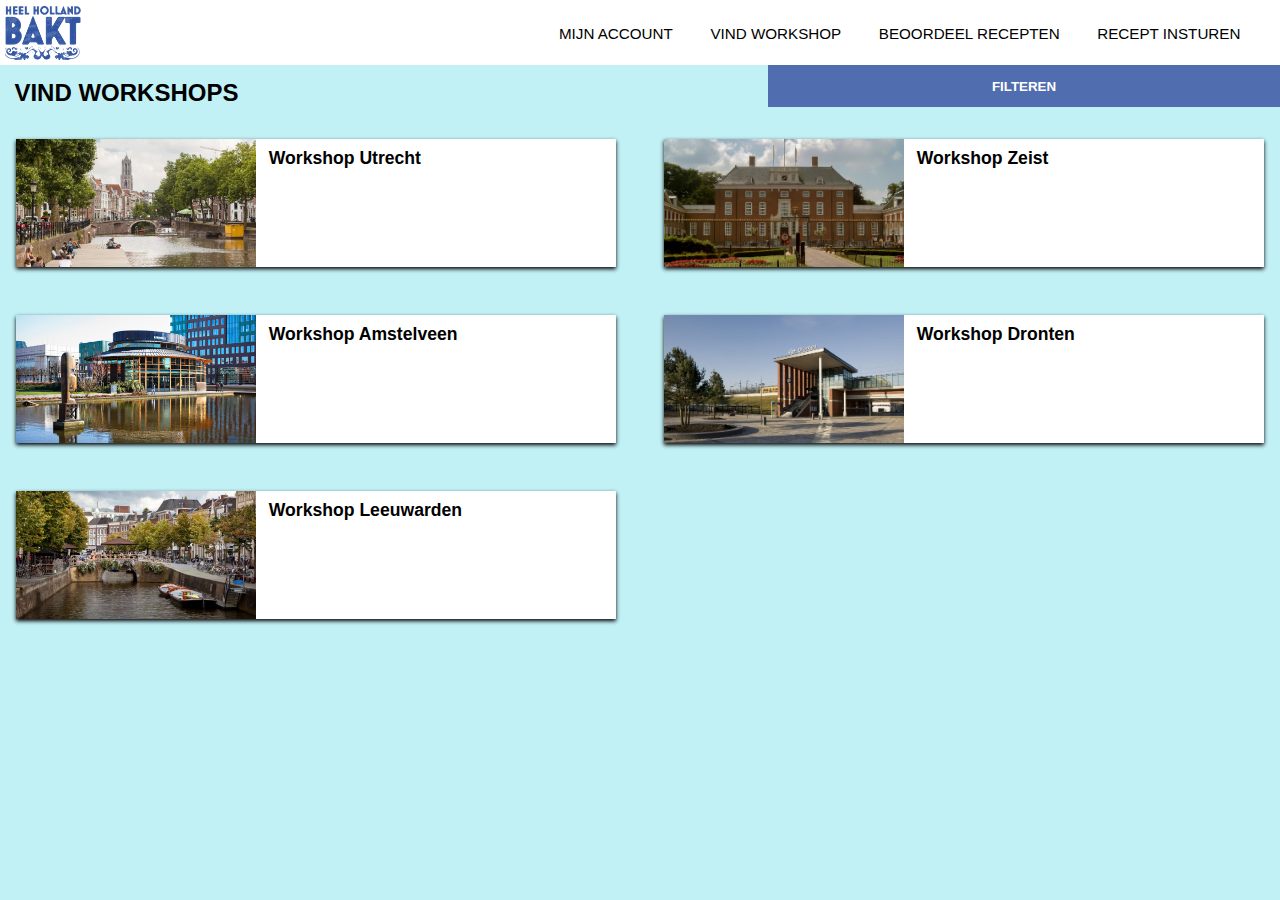
==== html/vindworkshops.html @ 3abf04c3 "Initial commit" ====
<!DOCTYPE html>
<html lang="nl">

<head>
    <meta charset="UTF-8">
    <meta name="viewport" content="width=device-width, initial-scale=1">
    <title>Home</title>
    <link rel="stylesheet" href="../css/stylesheet.css">
</head>

<body>
    <header>
        <nav>
            <a href="index.html"><img src="../images/hbo%20logo.png" alt="Heel Holland Bakt Logo" id="logo"></a>
            <ul>
                <li>
                    <a href="#">
                        <p>Mijn Account</p><img src="../images/Mijn%20account%20icon.png" alt="Mijn Account Icon"></a>
                </li>
                <li>
                    <a href="vindworkshops.html">
                        <p>Vind workshop</p><img src="../images/Vind%20workshops%20icon.png"  alt="Vind Workshops Icon"></a>
                </li>
                <li>
                    <a href="#">
                        <p>Beoordeel recepten</p><img src="../images/Beoordeel%20recepten%20icon.png" alt="Beoordeel recepten icon"></a>
                </li>
                <li>
                    <a href="#">
                        <p>Recept insturen</p><img src="../images/Recepten%20insturen%20icon.png" alt="Recept insturen icon"></a>
                </li>
                <!-- hier een button van maken -->
                <li><img src="../images/floating%20button.png" alt="Floating button"></li>
            </ul>
        </nav>
    </header>
    <main>
        <h1>Vind workshops</h1>
        <button>Filteren</button>
        <aside>
            <!-- Control buttons -->
        <div id="myBtnContainer">
          <button class="btn active" onclick="filterSelection('all')"> Show all</button>
          <button class="btn" onclick="filterSelection('cars')"> Cars</button>
          <button class="btn" onclick="filterSelection('animals')"> Animals</button>
          <button class="btn" onclick="filterSelection('fruits')"> Fruits</button>
          <button class="btn" onclick="filterSelection('colors')"> Colors</button>
        </div>
        </aside>

        <a href="#">
        <article>
            <img src="../images/workshop-utrecht.jpg" alt="Workshop Utrecht">
            <header>
                <h1>Workshop Utrecht</h1>
                <!--
                img of p capaciteit
                img icons
                h2 (prijs)
                p of h3 (datum)
                -->
            </header>
        </article>
        </a>
        <a href="#">
        <article>
            <img src="../images/workshop-zeist.jpg" alt="Workshop Zeist">
            <header>
                <h1>Workshop Zeist</h1>
            </header>
        </article>
        </a>
        <a href="#">
        <article>
            <img src="../images/workshop-amstelveen.jpg" alt="Workshop Amstelveen">
            <header>
                <h1>Workshop Amstelveen</h1>
            </header>
        </article>
        </a>
        <a href="#">
        <article>
            <img src="../images/workshop-dronten.jpg" alt="Workshop Dronten">
            <header>
                <h1>Workshop Dronten</h1>
            </header>
        </article>
        </a>
        <a href="#">
        <article>
            <img src="../images/workshop-leeuwarden.jpeg" alt="Workshop Leeuwarden">
            <header>
                <h1>Workshop Leeuwarden</h1>
            </header>
        </article>
        </a>
    </main>
    <script src="../js/script.js"></script>
</body>

</html>
---- css/stylesheet.css ----
/************* ALGEMEEN *************/

* {
    box-sizing: border-box;
    margin: 0;
    padding: 0;
}

body {
    background-color: #C1F0F5;
}

a {
    text-decoration: none;
    color: black;
}



/************* HEADER ***************/

body > header {
    background-color: white;
}

#logo {
    width: 12%;
    max-height: 55px;
    max-width: 76.3px;
    display: inline;
    padding: 0;
    margin-left: 0.3em;
    margin-top: 0.3em;
    margin-bottom: 0.1em;
    margin-right: 0.3em;
}

nav ul {
    text-align: right;
    padding: 0;
    margin: 0;
    margin-right: 0.7em;
    position: fixed;
    bottom: 0;
    right: 0;
    z-index: +1;
}

nav li {
    list-style-type: none;
}

li a {
    color: white;
    text-transform: uppercase;
    font-size: 1em;
    font-family: "Myriad Pro", sans-serif;
    margin-bottom: 0.4em;
    text-decoration: none;
    display: flex;
    justify-content: flex-end;
    /* opacity: 0; */
}

li img {
    width: 60px;
    display: inline;
}

li p {
    display: inline;
    padding-left: 0.5em;
    padding-right: 0.5em;
    padding-top: 20px;
}

li:last-child img {
    width: 80px;
    margin-right: -0.5em;
}

li a.open {
    opacity: 1;
}

li:last-child img.active {
    transform: rotate(45deg);
}


/******** MAIN SECTIONS ********/

section {
    position: relative;
    margin-bottom: -0.1em;
    margin: 1em;
}

section img {
    object-fit: cover;
    width: 100%;
    height: 11em;
    margin-bottom: -6px;
}


section header {
    color: white;
    font-family: "Myriad Pro", sans-serif;
    text-transform: uppercase;
    font-size: 1.1em;
    font-weight: bold;
    text-shadow: 0px 1px 6px black;
    position: absolute;
    top: 0;
    left: 0;
    margin: 1em;
}

section header h1 {
    margin: 0;
    padding: 0;
}

section p {
    margin-top: 1.5em;
}

/******** MAIN ARTICLES ********/

main > h1 {
    font-family: "Myriad Pro", sans-serif;
    font-weight: bold;
    text-transform: uppercase;
    font-size: 1.5em;
    margin-left: 0.6em;
    margin-top: 0.6em;
    display: inline-block;
}

article {
    background-color: white;
    margin: 1em;
    box-shadow: 0px 2px 4px black;
}

article img {
    object-fit: cover;
    width: 40%;
    height: 8em;
    display: inline-block;
    vertical-align: top;
}

article header {
    display: inline-block;
    font-family: "Myriad Pro", sans-serif;
    font-weight: bold;
}

article h1 {
    font-size: 1.1em;
    margin: 0.5em;
    text-transform: none;
}

/******** FILTER BUTTONS ********/

main > button {
    background-color: #506DAF;
    color: white;
    border: none;
    padding-right: 1.5em;
    padding-left: 1.5em;
    padding-top: 0.5em;
    padding-bottom: 0.5em;
    font-family: "Myriad Pro", sans-serif;
    font-weight: bold;
    text-transform: uppercase;
    
    /* nog niet responsive/optimaal */
    display: inline-block;
    margin-left: 9em;
    margin-right: em;
}

/* voor nu! */

aside {
    display: none;
}

/******** RESPONSIVE ********/

@media screen and (min-width: 600px) {
    /******* MENU *******/
    header {
        height: 65px;
    }

    nav ul {
        flex-direction: row;
        position: inherit;
        display: flex;
        justify-content: flex-end;
    }

    nav li {
        margin-right: 0.4em;
    }

    #logo {
        float: left;
    }

    li a {
        opacity: 1;
        color: black;
        padding: 0.5em;
        margin-top: 17px;
        margin-bottom: 17px;
    }

    li a:hover {
        color: white;
        background-color: #4369a4;
    }

    li img {
        display: none;
    }

    li p {
        text-align: center;
        padding-top: 0;
        font-size: 1.9vw;
    }

    li:last-child img {
        display: none;
    }

    /******* SECTIONS *******/
    section {
        margin-bottom: -0.1em;
    }

    section:last-child {
        margin-bottom: 1em;
    }

    section img {
        height: 12em;
    }

    main a {
        font-size: 1em;
    }
}


@media screen and (min-width: 800px) {
    /******* MENU *******/
    li p {
        font-size: 15.2px;
    }

    /******* SECTIONS *******/
    main {
        display: grid;
        grid-template-columns: 1fr 1fr;
        grid-gap: 1em;
    }

    section {
        margin-left: 0;
        margin-top: 0;
        margin-right: 0;
        margin-bottom: -0.1em;
    }

    section:last-child {
        margin-bottom: 0;
    }

    section img {
        height: 20em;
        max-height: 100vh;
    }

    header {
        font-size: 1em;
    }

}
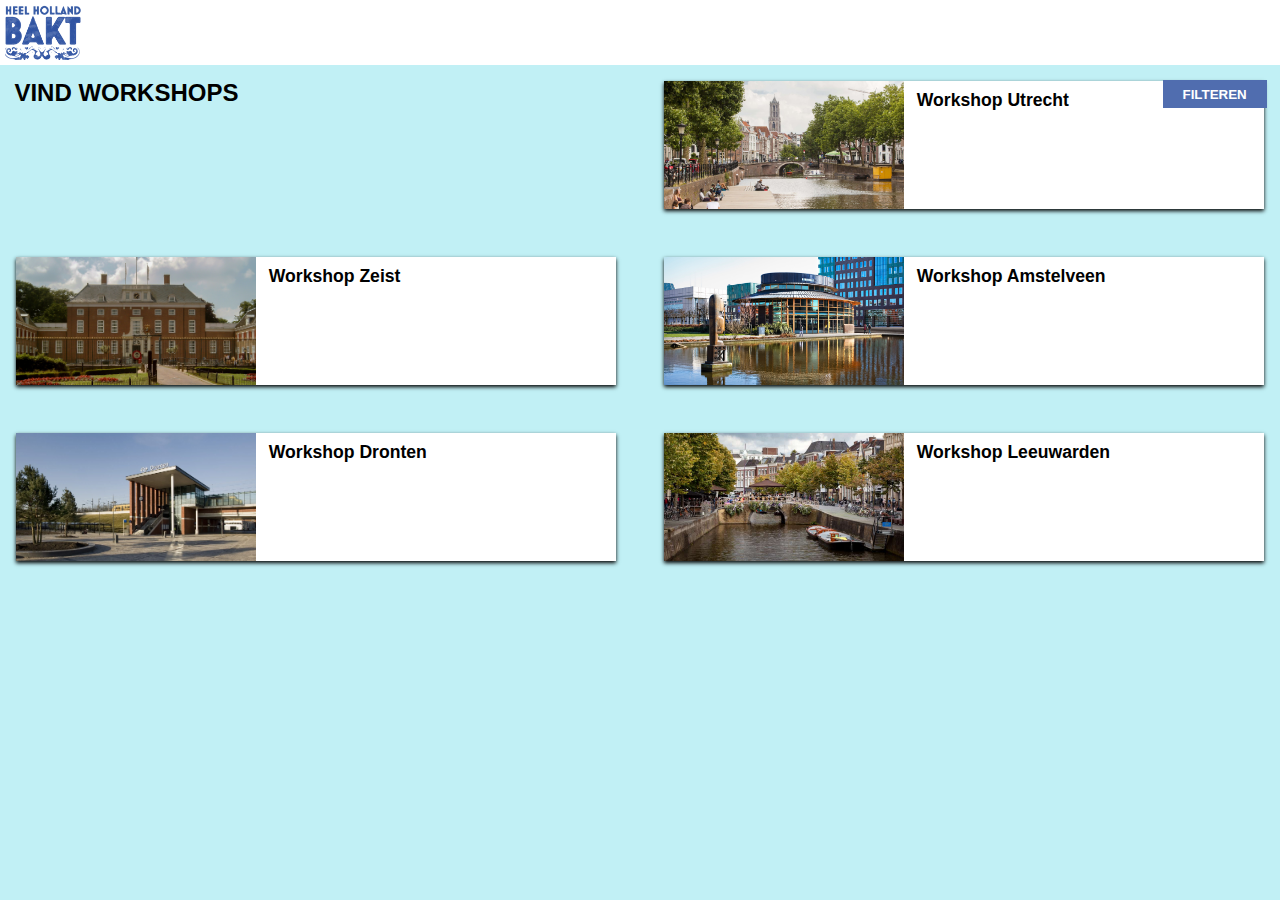
==== commit ed1567d7: "Add files via upload" ====
--- a/html/vindworkshops.html
+++ b/html/vindworkshops.html
@@ -1,101 +1,102 @@
-<!DOCTYPE html>
-<html lang="nl">
-
-<head>
-    <meta charset="UTF-8">
-    <meta name="viewport" content="width=device-width, initial-scale=1">
-    <title>Home</title>
-    <link rel="stylesheet" href="../css/stylesheet.css">
-</head>
-
-<body>
-    <header>
-        <nav>
-            <a href="index.html"><img src="../images/hbo%20logo.png" alt="Heel Holland Bakt Logo" id="logo"></a>
-            <ul>
-                <li>
-                    <a href="#">
-                        <p>Mijn Account</p><img src="../images/Mijn%20account%20icon.png" alt="Mijn Account Icon"></a>
-                </li>
-                <li>
-                    <a href="vindworkshops.html">
-                        <p>Vind workshop</p><img src="../images/Vind%20workshops%20icon.png"  alt="Vind Workshops Icon"></a>
-                </li>
-                <li>
-                    <a href="#">
-                        <p>Beoordeel recepten</p><img src="../images/Beoordeel%20recepten%20icon.png" alt="Beoordeel recepten icon"></a>
-                </li>
-                <li>
-                    <a href="#">
-                        <p>Recept insturen</p><img src="../images/Recepten%20insturen%20icon.png" alt="Recept insturen icon"></a>
-                </li>
-                <!-- hier een button van maken -->
-                <li><img src="../images/floating%20button.png" alt="Floating button"></li>
-            </ul>
-        </nav>
-    </header>
-    <main>
-        <h1>Vind workshops</h1>
-        <button>Filteren</button>
-        <aside>
-            <!-- Control buttons -->
-        <div id="myBtnContainer">
-          <button class="btn active" onclick="filterSelection('all')"> Show all</button>
-          <button class="btn" onclick="filterSelection('cars')"> Cars</button>
-          <button class="btn" onclick="filterSelection('animals')"> Animals</button>
-          <button class="btn" onclick="filterSelection('fruits')"> Fruits</button>
-          <button class="btn" onclick="filterSelection('colors')"> Colors</button>
-        </div>
-        </aside>
-
-        <a href="#">
-        <article>
-            <img src="../images/workshop-utrecht.jpg" alt="Workshop Utrecht">
-            <header>
-                <h1>Workshop Utrecht</h1>
-                <!--
-                img of p capaciteit
-                img icons
-                h2 (prijs)
-                p of h3 (datum)
-                -->
-            </header>
-        </article>
-        </a>
-        <a href="#">
-        <article>
-            <img src="../images/workshop-zeist.jpg" alt="Workshop Zeist">
-            <header>
-                <h1>Workshop Zeist</h1>
-            </header>
-        </article>
-        </a>
-        <a href="#">
-        <article>
-            <img src="../images/workshop-amstelveen.jpg" alt="Workshop Amstelveen">
-            <header>
-                <h1>Workshop Amstelveen</h1>
-            </header>
-        </article>
-        </a>
-        <a href="#">
-        <article>
-            <img src="../images/workshop-dronten.jpg" alt="Workshop Dronten">
-            <header>
-                <h1>Workshop Dronten</h1>
-            </header>
-        </article>
-        </a>
-        <a href="#">
-        <article>
-            <img src="../images/workshop-leeuwarden.jpeg" alt="Workshop Leeuwarden">
-            <header>
-                <h1>Workshop Leeuwarden</h1>
-            </header>
-        </article>
-        </a>
-    </main>
-    <script src="../js/script.js"></script>
-</body>
-
-</html>
+<!DOCTYPE html>
+<html lang="nl">
+
+<head>
+    <meta charset="UTF-8">
+    <meta name="viewport" content="width=device-width, initial-scale=1">
+    <title>Home</title>
+    <link rel="stylesheet" href="../css/stylesheet.css">
+</head>
+
+<body>
+    <header>
+        <nav>
+            <a href="index.html"><img src="../images/hbo%20logo.png" alt="Heel Holland Bakt Logo" id="logo"></a>
+            <div class="overlay">
+            <ul>
+                <li>
+                    <a href="#">
+                        <p>Mijn Account</p><img src="../images/Mijn%20account%20icon.png" alt="Mijn Account Icon"></a>
+                </li>
+                <li>
+                    <a href="vindworkshops.html">
+                        <p>Vind workshop</p><img src="../images/Vind%20workshops%20icon.png"  alt="Vind Workshops Icon"></a>
+                </li>
+                <li>
+                    <a href="#">
+                        <p>Beoordeel recepten</p><img src="../images/Beoordeel%20recepten%20icon.png" alt="Beoordeel recepten icon"></a>
+                </li>
+                <li>
+                    <a href="#">
+                        <p>Recept insturen</p><img src="../images/Recepten%20insturen%20icon.png" alt="Recept insturen icon"></a>
+                </li>
+            </ul>
+            </div>
+        </nav>
+        <button><img src="../images/floating%20button.png" alt="Floating button"></button>
+    </header>
+    <main>
+        <h1>Vind workshops</h1>
+        <button>Filteren</button>
+        <aside>
+            <!-- Control buttons -->
+        <div id="myBtnContainer">
+          <button class="btn active" onclick="filterSelection('all')"> Show all</button>
+          <button class="btn" onclick="filterSelection('cars')"> Cars</button>
+          <button class="btn" onclick="filterSelection('animals')"> Animals</button>
+          <button class="btn" onclick="filterSelection('fruits')"> Fruits</button>
+          <button class="btn" onclick="filterSelection('colors')"> Colors</button>
+        </div>
+        </aside>
+
+        <a href="#">
+        <article>
+            <img src="../images/workshop-utrecht.jpg" alt="Workshop Utrecht">
+            <header>
+                <h1>Workshop Utrecht</h1>
+                <!--
+                img of p capaciteit
+                img icons
+                h2 (prijs)
+                p of h3 (datum)
+                -->
+            </header>
+        </article>
+        </a>
+        <a href="#">
+        <article>
+            <img src="../images/workshop-zeist.jpg" alt="Workshop Zeist">
+            <header>
+                <h1>Workshop Zeist</h1>
+            </header>
+        </article>
+        </a>
+        <a href="#">
+        <article>
+            <img src="../images/workshop-amstelveen.jpg" alt="Workshop Amstelveen">
+            <header>
+                <h1>Workshop Amstelveen</h1>
+            </header>
+        </article>
+        </a>
+        <a href="#">
+        <article>
+            <img src="../images/workshop-dronten.jpg" alt="Workshop Dronten">
+            <header>
+                <h1>Workshop Dronten</h1>
+            </header>
+        </article>
+        </a>
+        <a href="#">
+        <article>
+            <img src="../images/workshop-leeuwarden.jpeg" alt="Workshop Leeuwarden">
+            <header>
+                <h1>Workshop Leeuwarden</h1>
+            </header>
+        </article>
+        </a>
+    </main>
+    <script src="../js/script.js"></script>
+</body>
+
+</html>
--- a/css/stylesheet.css
+++ b/css/stylesheet.css
@@ -1,295 +1,342 @@
-/************* ALGEMEEN *************/
-
-* {
-    box-sizing: border-box;
-    margin: 0;
-    padding: 0;
-}
-
-body {
-    background-color: #C1F0F5;
-}
-
-a {
-    text-decoration: none;
-    color: black;
-}
-
-
-
-/************* HEADER ***************/
-
-body > header {
-    background-color: white;
-}
-
-#logo {
-    width: 12%;
-    max-height: 55px;
-    max-width: 76.3px;
-    display: inline;
-    padding: 0;
-    margin-left: 0.3em;
-    margin-top: 0.3em;
-    margin-bottom: 0.1em;
-    margin-right: 0.3em;
-}
-
-nav ul {
-    text-align: right;
-    padding: 0;
-    margin: 0;
-    margin-right: 0.7em;
-    position: fixed;
-    bottom: 0;
-    right: 0;
-    z-index: +1;
-}
-
-nav li {
-    list-style-type: none;
-}
-
-li a {
-    color: white;
-    text-transform: uppercase;
-    font-size: 1em;
-    font-family: "Myriad Pro", sans-serif;
-    margin-bottom: 0.4em;
-    text-decoration: none;
-    display: flex;
-    justify-content: flex-end;
-    /* opacity: 0; */
-}
-
-li img {
-    width: 60px;
-    display: inline;
-}
-
-li p {
-    display: inline;
-    padding-left: 0.5em;
-    padding-right: 0.5em;
-    padding-top: 20px;
-}
-
-li:last-child img {
-    width: 80px;
-    margin-right: -0.5em;
-}
-
-li a.open {
-    opacity: 1;
-}
-
-li:last-child img.active {
-    transform: rotate(45deg);
-}
-
-
-/******** MAIN SECTIONS ********/
-
-section {
-    position: relative;
-    margin-bottom: -0.1em;
-    margin: 1em;
-}
-
-section img {
-    object-fit: cover;
-    width: 100%;
-    height: 11em;
-    margin-bottom: -6px;
-}
-
-
-section header {
-    color: white;
-    font-family: "Myriad Pro", sans-serif;
-    text-transform: uppercase;
-    font-size: 1.1em;
-    font-weight: bold;
-    text-shadow: 0px 1px 6px black;
-    position: absolute;
-    top: 0;
-    left: 0;
-    margin: 1em;
-}
-
-section header h1 {
-    margin: 0;
-    padding: 0;
-}
-
-section p {
-    margin-top: 1.5em;
-}
-
-/******** MAIN ARTICLES ********/
-
-main > h1 {
-    font-family: "Myriad Pro", sans-serif;
-    font-weight: bold;
-    text-transform: uppercase;
-    font-size: 1.5em;
-    margin-left: 0.6em;
-    margin-top: 0.6em;
-    display: inline-block;
-}
-
-article {
-    background-color: white;
-    margin: 1em;
-    box-shadow: 0px 2px 4px black;
-}
-
-article img {
-    object-fit: cover;
-    width: 40%;
-    height: 8em;
-    display: inline-block;
-    vertical-align: top;
-}
-
-article header {
-    display: inline-block;
-    font-family: "Myriad Pro", sans-serif;
-    font-weight: bold;
-}
-
-article h1 {
-    font-size: 1.1em;
-    margin: 0.5em;
-    text-transform: none;
-}
-
-/******** FILTER BUTTONS ********/
-
-main > button {
-    background-color: #506DAF;
-    color: white;
-    border: none;
-    padding-right: 1.5em;
-    padding-left: 1.5em;
-    padding-top: 0.5em;
-    padding-bottom: 0.5em;
-    font-family: "Myriad Pro", sans-serif;
-    font-weight: bold;
-    text-transform: uppercase;
-    
-    /* nog niet responsive/optimaal */
-    display: inline-block;
-    margin-left: 9em;
-    margin-right: em;
-}
-
-/* voor nu! */
-
-aside {
-    display: none;
-}
-
-/******** RESPONSIVE ********/
-
-@media screen and (min-width: 600px) {
-    /******* MENU *******/
-    header {
-        height: 65px;
-    }
-
-    nav ul {
-        flex-direction: row;
-        position: inherit;
-        display: flex;
-        justify-content: flex-end;
-    }
-
-    nav li {
-        margin-right: 0.4em;
-    }
-
-    #logo {
-        float: left;
-    }
-
-    li a {
-        opacity: 1;
-        color: black;
-        padding: 0.5em;
-        margin-top: 17px;
-        margin-bottom: 17px;
-    }
-
-    li a:hover {
-        color: white;
-        background-color: #4369a4;
-    }
-
-    li img {
-        display: none;
-    }
-
-    li p {
-        text-align: center;
-        padding-top: 0;
-        font-size: 1.9vw;
-    }
-
-    li:last-child img {
-        display: none;
-    }
-
-    /******* SECTIONS *******/
-    section {
-        margin-bottom: -0.1em;
-    }
-
-    section:last-child {
-        margin-bottom: 1em;
-    }
-
-    section img {
-        height: 12em;
-    }
-
-    main a {
-        font-size: 1em;
-    }
-}
-
-
-@media screen and (min-width: 800px) {
-    /******* MENU *******/
-    li p {
-        font-size: 15.2px;
-    }
-
-    /******* SECTIONS *******/
-    main {
-        display: grid;
-        grid-template-columns: 1fr 1fr;
-        grid-gap: 1em;
-    }
-
-    section {
-        margin-left: 0;
-        margin-top: 0;
-        margin-right: 0;
-        margin-bottom: -0.1em;
-    }
-
-    section:last-child {
-        margin-bottom: 0;
-    }
-
-    section img {
-        height: 20em;
-        max-height: 100vh;
-    }
-
-    header {
-        font-size: 1em;
-    }
-
-}
+/************* ALGEMEEN *************/
+
+* {
+    box-sizing: border-box;
+    margin: 0;
+    padding: 0;
+}
+
+
+body {
+    
+    background-color: #C1F0F5;
+}
+
+a {
+    text-decoration: none;
+    color: black;
+}
+
+/************* HEADER ***************/
+
+body > header {
+    background-color: white;
+}
+
+header #logo {
+    width: 12%;
+    max-height: 55px;
+    max-width: 76.3px;
+    display: inline;
+    padding: 0;
+    margin-left: 0.3em;
+    margin-top: 0.3em;
+    margin-bottom: 0.1em;
+    margin-right: 0.3em;
+}
+
+.overlay {
+    transition: all .5s;
+    position: absolute;
+    left: 0;
+    top: 0;
+    background-color: rgba(0,0,0,0.5);
+    width: 100%;
+    height: 100%;
+    z-index: 100;
+    opacity: 0;
+    visibility: hidden;
+}
+
+header nav ul {
+    opacity: 0;
+    text-align: right;
+    padding: 0;
+    margin: 0;
+    margin-right: 0.7em;
+    position: fixed;
+    bottom: -5em;
+    right: 0;
+    z-index: +1;
+    transition: all 0.5s;
+}
+
+header nav li {
+    list-style-type: none;
+}
+
+header li a {
+    color: white;
+    text-transform: uppercase;
+    font-size: 1em;
+    font-family: "Myriad Pro", sans-serif;
+    margin-bottom: 0.4em;
+    text-decoration: none;
+    display: flex;
+    justify-content: flex-end;
+}
+
+header li img {
+    width: 60px;
+    display: inline;
+}
+
+header li p {
+    display: inline;
+    padding-left: 0.5em;
+    padding-right: 0.5em;
+    padding-top: 20px;
+}
+
+header button {
+    text-align: right;
+    position: fixed;
+    bottom: 0;
+    right: 0;
+    z-index: 101;
+    width: 80px;
+    height: 80px;
+    background: none;
+    border: none;
+}
+
+header button img {
+    transition: all .5s;
+    width: 80px;
+}
+
+/* menu klikken */
+
+
+body.menuOpen .overlay {
+    visibility: visible;
+    opacity: 1;
+}
+
+body.menuOpen button img {
+    transform: rotate(45deg);
+}
+
+body.menuOpen nav ul {
+    bottom: 5em;
+    opacity: 1;
+}
+
+/******** MAIN SECTIONS ********/
+
+section {
+    position: relative;
+    margin-bottom: -0.1em;
+    margin: 1em;
+}
+
+section img {
+    object-fit: cover;
+    width: 100%;
+    height: 11em;
+    margin-bottom: -6px;
+}
+
+
+section header {
+    color: white;
+    font-family: "Myriad Pro", sans-serif;
+    text-transform: uppercase;
+    font-size: 1.1em;
+    font-weight: bold;
+    text-shadow: 0px 1px 6px black;
+    position: absolute;
+    top: 0;
+    left: 0;
+    margin: 1em;
+}
+
+section header h1 {
+    margin: 0;
+    padding: 0;
+}
+
+section p {
+    margin-top: 1.5em;
+}
+
+/******** MAIN ARTICLES ********/
+
+main > h1 {
+    font-family: "Myriad Pro", sans-serif;
+    font-weight: bold;
+    text-transform: uppercase;
+    font-size: 1.5em;
+    margin-left: 0.6em;
+    margin-top: 0.6em;
+    display: inline-block;
+}
+
+article {
+    background-color: white;
+    margin: 1em;
+    box-shadow: 0px 2px 4px black;
+}
+
+article img {
+    object-fit: cover;
+    width: 40%;
+    height: 8em;
+    display: inline-block;
+    vertical-align: top;
+}
+
+article header {
+    display: inline-block;
+    font-family: "Myriad Pro", sans-serif;
+    font-weight: bold;
+}
+
+article h1 {
+    font-size: 1.1em;
+    margin: 0.5em;
+    text-transform: none;
+}
+
+/******** FILTER BUTTON ********/
+
+main > button {
+    
+    background-color: #506DAF;
+    color: white;
+    border: none;
+    font-family: "Myriad Pro", sans-serif;
+    font-weight: bold;
+    text-transform: uppercase;
+    padding-right: 1.5em;
+    padding-left: 1.5em;
+    padding-top: 0.5em;
+    padding-bottom: 0.5em;
+    
+    /* nog niet responsive/optimaal */
+    display: inline-block;
+    position: absolute;
+    right: 1em;
+    top: 5em;
+    
+}
+
+/* voor nu! */
+
+aside {
+    display: none;
+}
+
+
+/******** RESPONSIVE ********/
+
+@media screen and (min-width: 600px) {
+    
+    /******* MENU *******/
+    
+    header {
+        height: 65px;
+    }
+
+    nav ul {
+        flex-direction: row;
+        position: inherit;
+        display: flex;
+        justify-content: flex-end;
+    }
+
+    nav li {
+        margin-right: 0.4em;
+    }
+
+    #logo {
+        float: left;
+    }
+
+    li a {
+        opacity: 1;
+        color: black;
+        padding: 0.5em;
+        margin-top: 17px;
+        margin-bottom: 17px;
+    }
+
+    li a:hover {
+        color: white;
+        background-color: #4369a4;
+    }
+
+    li img {
+        display: none;
+    }
+
+    li p {
+        text-align: center;
+        padding-top: 0;
+        font-size: 1.9vw;
+    }
+
+    header button img {
+        display: none;
+    }
+
+    /******* SECTIONS *******/
+    
+    section {
+        margin-bottom: -0.1em;
+    }
+
+    section:last-child {
+        margin-bottom: 1em;
+    }
+
+    section img {
+        height: 12em;
+    }
+
+    main a {
+        font-size: 1em;
+    }
+    
+    /******* FILTER *******/
+    
+    main > button {
+        top: 6em;
+    }
+}
+
+
+@media screen and (min-width: 800px) {
+    /******* MENU *******/
+    li p {
+        font-size: 15.2px;
+    }
+
+    /******* SECTIONS *******/
+    main {
+        display: grid;
+        grid-template-columns: 1fr 1fr;
+        grid-gap: 1em;
+    }
+
+    section {
+        margin-left: 0;
+        margin-top: 0;
+        margin-right: 0;
+        margin-bottom: -0.1em;
+    }
+
+    section:last-child {
+        margin-bottom: 0;
+    }
+
+    section img {
+        height: 20em;
+        max-height: 100vh;
+    }
+
+    header {
+        font-size: 1em;
+    }
+
+}
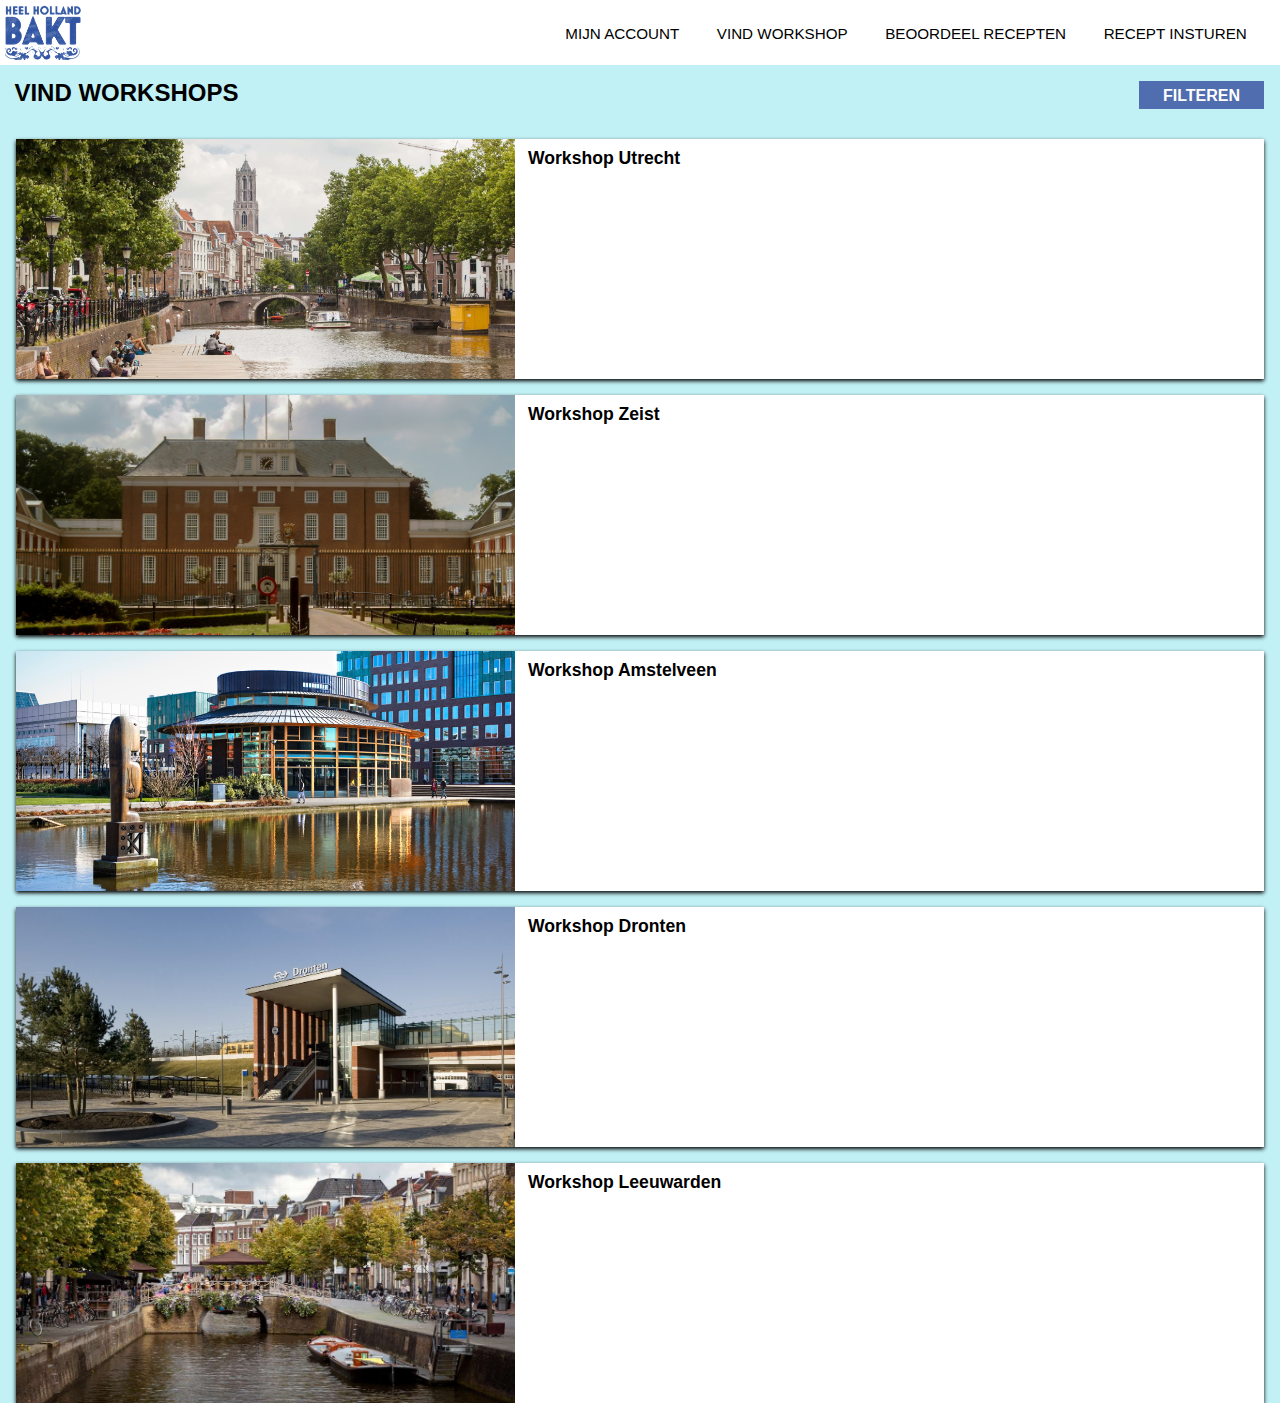
==== commit c8d3c747: "Add files via upload" ====
--- a/html/vindworkshops.html
+++ b/html/vindworkshops.html
@@ -13,87 +13,80 @@
         <nav>
             <a href="index.html"><img src="../images/hbo%20logo.png" alt="Heel Holland Bakt Logo" id="logo"></a>
             <div class="overlay">
-            <ul>
-                <li>
-                    <a href="#">
-                        <p>Mijn Account</p><img src="../images/Mijn%20account%20icon.png" alt="Mijn Account Icon"></a>
-                </li>
-                <li>
-                    <a href="vindworkshops.html">
-                        <p>Vind workshop</p><img src="../images/Vind%20workshops%20icon.png"  alt="Vind Workshops Icon"></a>
-                </li>
-                <li>
-                    <a href="#">
-                        <p>Beoordeel recepten</p><img src="../images/Beoordeel%20recepten%20icon.png" alt="Beoordeel recepten icon"></a>
-                </li>
-                <li>
-                    <a href="#">
-                        <p>Recept insturen</p><img src="../images/Recepten%20insturen%20icon.png" alt="Recept insturen icon"></a>
-                </li>
-            </ul>
+                <ul>
+                    <li>
+                        <a href="#">
+                            <p>Mijn Account</p><img src="../images/Mijn%20account%20icon.png" alt="Mijn Account Icon"></a>
+                    </li>
+                    <li>
+                        <a href="vindworkshops.html">
+                            <p>Vind workshop</p><img src="../images/Vind%20workshops%20icon.png" alt="Vind Workshops Icon"></a>
+                    </li>
+                    <li>
+                        <a href="#">
+                            <p>Beoordeel recepten</p><img src="../images/Beoordeel%20recepten%20icon.png" alt="Beoordeel recepten icon"></a>
+                    </li>
+                    <li>
+                        <a href="#">
+                            <p>Recept insturen</p><img src="../images/Recepten%20insturen%20icon.png" alt="Recept insturen icon"></a>
+                    </li>
+                </ul>
             </div>
         </nav>
         <button><img src="../images/floating%20button.png" alt="Floating button"></button>
     </header>
     <main>
+        <button>Filteren</button>
         <h1>Vind workshops</h1>
-        <button>Filteren</button>
         <aside>
-            <!-- Control buttons -->
-        <div id="myBtnContainer">
-          <button class="btn active" onclick="filterSelection('all')"> Show all</button>
-          <button class="btn" onclick="filterSelection('cars')"> Cars</button>
-          <button class="btn" onclick="filterSelection('animals')"> Animals</button>
-          <button class="btn" onclick="filterSelection('fruits')"> Fruits</button>
-          <button class="btn" onclick="filterSelection('colors')"> Colors</button>
-        </div>
+
         </aside>
 
         <a href="#">
-        <article>
-            <img src="../images/workshop-utrecht.jpg" alt="Workshop Utrecht">
-            <header>
-                <h1>Workshop Utrecht</h1>
-                <!--
+            <article>
+                <img src="../images/workshop-utrecht.jpg" alt="Workshop Utrecht">
+                <header>
+                    <h1>Workshop Utrecht</h1>
+                    <!--
                 img of p capaciteit
                 img icons
                 h2 (prijs)
                 p of h3 (datum)
                 -->
-            </header>
-        </article>
+                </header>
+            </article>
         </a>
         <a href="#">
-        <article>
-            <img src="../images/workshop-zeist.jpg" alt="Workshop Zeist">
-            <header>
-                <h1>Workshop Zeist</h1>
-            </header>
-        </article>
+            <article>
+                <img src="../images/workshop-zeist.jpg" alt="Workshop Zeist">
+                <header>
+                    <h1>Workshop Zeist</h1>
+                </header>
+            </article>
         </a>
         <a href="#">
-        <article>
-            <img src="../images/workshop-amstelveen.jpg" alt="Workshop Amstelveen">
-            <header>
-                <h1>Workshop Amstelveen</h1>
-            </header>
-        </article>
+            <article>
+                <img src="../images/workshop-amstelveen.jpg" alt="Workshop Amstelveen">
+                <header>
+                    <h1>Workshop Amstelveen</h1>
+                </header>
+            </article>
         </a>
         <a href="#">
-        <article>
-            <img src="../images/workshop-dronten.jpg" alt="Workshop Dronten">
-            <header>
-                <h1>Workshop Dronten</h1>
-            </header>
-        </article>
+            <article>
+                <img src="../images/workshop-dronten.jpg" alt="Workshop Dronten">
+                <header>
+                    <h1>Workshop Dronten</h1>
+                </header>
+            </article>
         </a>
         <a href="#">
-        <article>
-            <img src="../images/workshop-leeuwarden.jpeg" alt="Workshop Leeuwarden">
-            <header>
-                <h1>Workshop Leeuwarden</h1>
-            </header>
-        </article>
+            <article>
+                <img src="../images/workshop-leeuwarden.jpeg" alt="Workshop Leeuwarden">
+                <header>
+                    <h1>Workshop Leeuwarden</h1>
+                </header>
+            </article>
         </a>
     </main>
     <script src="../js/script.js"></script>
--- a/css/stylesheet.css
+++ b/css/stylesheet.css
@@ -6,9 +6,12 @@
     padding: 0;
 }
 
+html {
+    margin: 0;
+}
 
 body {
-    
+    margin: 0;
     background-color: #C1F0F5;
 }
 
@@ -40,7 +43,7 @@
     position: absolute;
     left: 0;
     top: 0;
-    background-color: rgba(0,0,0,0.5);
+    background-color: rgba(0, 0, 0, 0.5);
     width: 100%;
     height: 100%;
     z-index: 100;
@@ -107,6 +110,9 @@
 
 /* menu klikken */
 
+body.menuOpen {
+    overflow: hidden;
+}
 
 body.menuOpen .overlay {
     visibility: visible;
@@ -198,54 +204,55 @@
     text-transform: none;
 }
 
-/******** FILTER BUTTON ********/
-
-main > button {
-    
+/********** FILTER **********/
+
+main button {
+
     background-color: #506DAF;
     color: white;
     border: none;
+    font-size: 1em;
     font-family: "Myriad Pro", sans-serif;
     font-weight: bold;
     text-transform: uppercase;
     padding-right: 1.5em;
     padding-left: 1.5em;
-    padding-top: 0.5em;
-    padding-bottom: 0.5em;
-    
+    padding-top: 0.4em;
+    padding-bottom: 0.2em;
+
     /* nog niet responsive/optimaal */
     display: inline-block;
     position: absolute;
-    right: 1em;
-    top: 5em;
-    
-}
-
-/* voor nu! */
-
-aside {
-    display: none;
+    right: 0;
+    margin: 1em;
 }
 
 
 /******** RESPONSIVE ********/
 
 @media screen and (min-width: 600px) {
-    
+
     /******* MENU *******/
-    
+    .overlay {
+        background-color: rgba(0, 0, 0, 0);
+        opacity: 1;
+    }
+
     header {
         height: 65px;
     }
 
-    nav ul {
+    header nav ul {
+        position: absolute;
+        top: 0;
+        opacity: 1;
+        visibility: visible;
         flex-direction: row;
-        position: inherit;
         display: flex;
         justify-content: flex-end;
     }
 
-    nav li {
+    header nav li {
         margin-right: 0.4em;
     }
 
@@ -253,24 +260,23 @@
         float: left;
     }
 
-    li a {
-        opacity: 1;
+    header li a {
         color: black;
         padding: 0.5em;
         margin-top: 17px;
         margin-bottom: 17px;
     }
 
-    li a:hover {
+    header li a:hover {
         color: white;
         background-color: #4369a4;
     }
 
-    li img {
+    header li img {
         display: none;
     }
 
-    li p {
+    header li p {
         text-align: center;
         padding-top: 0;
         font-size: 1.9vw;
@@ -281,7 +287,6 @@
     }
 
     /******* SECTIONS *******/
-    
     section {
         margin-bottom: -0.1em;
     }
@@ -297,26 +302,27 @@
     main a {
         font-size: 1em;
     }
-    
-    /******* FILTER *******/
-    
-    main > button {
-        top: 6em;
+
+
+    /******* ARTICLES *******/
+    article img {
+        height: 15em;
     }
 }
 
 
 @media screen and (min-width: 800px) {
     /******* MENU *******/
-    li p {
+    header li p {
         font-size: 15.2px;
     }
 
     /******* SECTIONS *******/
-    main {
+    main.homeSections {
         display: grid;
         grid-template-columns: 1fr 1fr;
         grid-gap: 1em;
+        margin: 1em;
     }
 
     section {
@@ -335,8 +341,19 @@
         max-height: 100vh;
     }
 
-    header {
+    section header {
         font-size: 1em;
     }
 
-}
+    /******* ARTICLES *******/
+    main {
+        display: grid;
+        grid-gap: 1em;
+    }
+
+    main article {
+        margin: 0em 1em 0em 1em;
+    }
+
+
+}
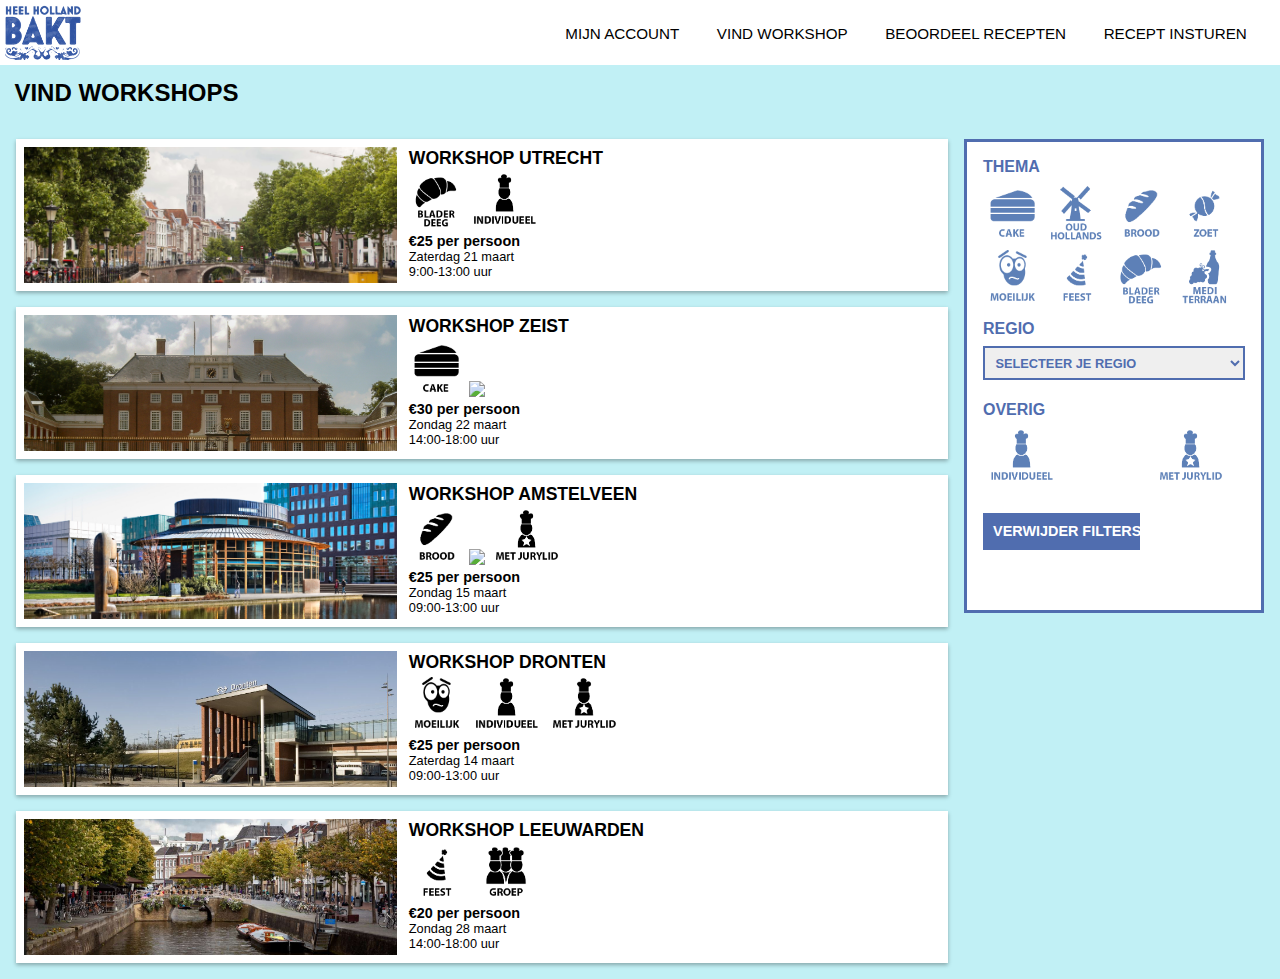
==== commit 8e832d10: "Add files via upload" ====
--- a/html/vindworkshops.html
+++ b/html/vindworkshops.html
@@ -35,24 +35,75 @@
         </nav>
         <button><img src="../images/floating%20button.png" alt="Floating button"></button>
     </header>
-    <main>
+    <main class="searchArticles">
         <button>Filteren</button>
         <h1>Vind workshops</h1>
         <aside>
-
+            <form>
+                <fieldset>
+                    <legend>Thema</legend>
+                    <input type="radio" name="Theme" id="checkCake">
+                    <label for="checkCake" id="cake"></label>
+                    <input type="radio" name="Theme" id="checkOudHollands">
+                    <label for="checkOudHollands" id="oudhollands"></label>
+                    <input type="radio" name="Theme" id="checkBrood">
+                    <label for="checkBrood" id="brood"></label>
+                    <input type="radio" name="Theme" id="checkZoet">
+                    <label for="checkZoet" id="zoet"></label>
+                    <input type="radio" name="Theme" id="checkMoeilijk">
+                    <label for="checkMoeilijk" id="moeilijk"></label>
+                    <input type="radio" name="Theme" id="checkFeest">
+                    <label for="checkFeest" id="feest"></label>
+                    <input type="radio" name="Theme" id="checkBladerdeeg">
+                    <label for="checkBladerdeeg" id="bladerdeeg"></label>
+                    <input type="radio" name="Theme" id="checkMediterraan">
+                    <label for="checkMediterraan" id="mediterraan"></label>
+                </fieldset>
+                <fieldset>
+                    <legend>Regio</legend>
+                    <select>
+                       <option value="" disabled selected>Selecteer je regio</option>
+                       <option value="1">Drenthe</option>
+                       <option value="2">Flevoland</option>
+                       <option value="3">Friesland</option>
+                       <option value="4">Gelderland</option>
+                       <option value="5">Groningen</option>
+                       <option value="6">Limburg</option>
+                       <option value="7">Noord-Brabant</option>
+                       <option value="8">Noord-Holland</option>
+                       <option value="9">Overijssel</option>
+                       <option value="10">Utrecht</option>
+                       <option value="11">Zeeland</option>
+                       <option value="12">Zuid-Holland</option>
+                    </select>
+                </fieldset>
+                <fieldset>
+                    <legend>Overig</legend>
+                    <input type="radio" name="Detail" id="checkIndividueel">
+                    <label for="checkIndividueel" id="individueel"></label>
+                    <input type="radio" name="Detail" id="checkGroep">
+                    <label for="checkGroep" id="groep"></label>
+                    <input type="radio" name="Detail" id="checkJury">
+                    <label for="checkJury" id="jury"></label>
+                </fieldset>
+                <fieldset>
+                <input type="reset" value="Verwijder filters">
+                <button>Sluit</button>
+                </fieldset>
+            </form>
         </aside>
-
+        <div id="articlecontainer">
         <a href="#">
             <article>
                 <img src="../images/workshop-utrecht.jpg" alt="Workshop Utrecht">
                 <header>
                     <h1>Workshop Utrecht</h1>
-                    <!--
-                img of p capaciteit
-                img icons
-                h2 (prijs)
-                p of h3 (datum)
-                -->
+                    <img src="../images/icons/bladerdeeg.png">
+                    <img src="../images/icons/individueel.png">
+                    <h2>&euro;25 per persoon </h2>
+                    <p id="date">Zaterdag 21 maart
+                    <br/>
+                    9:00-13:00 uur</p>
                 </header>
             </article>
         </a>
@@ -61,14 +112,27 @@
                 <img src="../images/workshop-zeist.jpg" alt="Workshop Zeist">
                 <header>
                     <h1>Workshop Zeist</h1>
+                    <img src="../images/icons/cake.png">
+                    <img src="../images/icons/groep.png">
+                    <h2>&euro;30 per persoon </h2>
+                    <p id="date">Zondag 22 maart
+                    <br/>
+                    14:00-18:00 uur</p>
                 </header>
             </article>
         </a>
-        <a href="#">
+        <a href="workshopamstelveen.html">
             <article>
                 <img src="../images/workshop-amstelveen.jpg" alt="Workshop Amstelveen">
                 <header>
                     <h1>Workshop Amstelveen</h1>
+                    <img src="../images/icons/brood.png">
+                    <img src="../images/icons/groep.png">
+                    <img src="../images/icons/metjurylid.png">
+                    <h2>&euro;25 per persoon </h2>
+                    <p id="date">Zondag 15 maart
+                    <br/>
+                    09:00-13:00 uur</p>
                 </header>
             </article>
         </a>
@@ -77,6 +141,13 @@
                 <img src="../images/workshop-dronten.jpg" alt="Workshop Dronten">
                 <header>
                     <h1>Workshop Dronten</h1>
+                    <img src="../images/icons/moeilijk.png">
+                    <img src="../images/icons/individueel.png">
+                    <img src="../images/icons/metjurylid.png">
+                    <h2>&euro;25 per persoon </h2>
+                    <p id="date">Zaterdag 14 maart
+                    <br/>
+                    09:00-13:00 uur</p>
                 </header>
             </article>
         </a>
@@ -85,9 +156,16 @@
                 <img src="../images/workshop-leeuwarden.jpeg" alt="Workshop Leeuwarden">
                 <header>
                     <h1>Workshop Leeuwarden</h1>
+                    <img src="../images/icons/feest.png">
+                    <img src="../images/icons/GROEP.png">
+                    <h2>&euro;20 per persoon </h2>
+                    <p id="date">Zondag 28 maart
+                    <br/>
+                    14:00-18:00 uur</p>
                 </header>
             </article>
         </a>
+            </div>
     </main>
     <script src="../js/script.js"></script>
 </body>
--- a/css/stylesheet.css
+++ b/css/stylesheet.css
@@ -1,4 +1,6 @@
-/************* ALGEMEEN *************/
+/****************************************************************
+***************************ALGEMEEN******************************
+*****************************************************************/
 
 * {
     box-sizing: border-box;
@@ -20,7 +22,11 @@
     color: black;
 }
 
-/************* HEADER ***************/
+
+
+/****************************************************************
+***************************HOOFDMENU*****************************
+*****************************************************************/
 
 body > header {
     background-color: white;
@@ -31,19 +37,15 @@
     max-height: 55px;
     max-width: 76.3px;
     display: inline;
-    padding: 0;
-    margin-left: 0.3em;
-    margin-top: 0.3em;
-    margin-bottom: 0.1em;
-    margin-right: 0.3em;
+    margin: 0.3em 0.3em 0.1em 0.3em;
 }
 
 .overlay {
-    transition: all .5s;
+    transition: all .5s ease;
     position: absolute;
     left: 0;
     top: 0;
-    background-color: rgba(0, 0, 0, 0.5);
+    background-color: rgba(0, 0, 0, 0.8);
     width: 100%;
     height: 100%;
     z-index: 100;
@@ -51,17 +53,18 @@
     visibility: hidden;
 }
 
+/* Overlay: Dit is de donkere overlay die ervoor zorgt dat de achtergrond donker wordt. */
+
+
 header nav ul {
     opacity: 0;
     text-align: right;
-    padding: 0;
-    margin: 0;
-    margin-right: 0.7em;
+    margin: 0 0.7em 0 0;
     position: fixed;
     bottom: -5em;
     right: 0;
     z-index: +1;
-    transition: all 0.5s;
+    transition: all 0.5s ease;
 }
 
 header nav li {
@@ -86,9 +89,7 @@
 
 header li p {
     display: inline;
-    padding-left: 0.5em;
-    padding-right: 0.5em;
-    padding-top: 20px;
+    padding: 20px 0.5em 0 0.5em;
 }
 
 header button {
@@ -108,11 +109,14 @@
     width: 80px;
 }
 
-/* menu klikken */
+/******************MENU OPEN EN DICHT KLIKKEN*********************/
 
 body.menuOpen {
     overflow: hidden;
 }
+
+/* Het was niet gelukt om de rand onderaan de pagina weg te halen (dankzij de overlay), dus ik heb ervoor gezorgd dat je niet omlaag kan scrollen als het menu open is.
+Scrollbar verwijderen ziet er stom uit op pc, maar op de telefoon zie je het niet. */
 
 body.menuOpen .overlay {
     visibility: visible;
@@ -123,17 +127,22 @@
     transform: rotate(45deg);
 }
 
+/* floating button draait als het menu open gaat */
+
 body.menuOpen nav ul {
     bottom: 5em;
     opacity: 1;
 }
 
-/******** MAIN SECTIONS ********/
+/* nav ul = menu opties; verschuiven naar boven als het menu open gaat */
+
+/****************************************************************
+*****************MAIN SECTIONS OP DE HOOFDPAGINA*****************
+*****************************************************************/
 
 section {
     position: relative;
-    margin-bottom: -0.1em;
-    margin: 1em;
+    margin: 1em 1em -0.1em 1em;
 }
 
 section img {
@@ -166,73 +175,464 @@
     margin-top: 1.5em;
 }
 
-/******** MAIN ARTICLES ********/
+/****************************************************************
+***************MAIN ARTICLES OP HET OVERZICHTSPAGINA*************
+*****************************************************************/
 
 main > h1 {
     font-family: "Myriad Pro", sans-serif;
     font-weight: bold;
     text-transform: uppercase;
     font-size: 1.5em;
-    margin-left: 0.6em;
-    margin-top: 0.6em;
+    margin: 0.6em 0 0 0.6em;
     display: inline-block;
 }
 
 article {
     background-color: white;
     margin: 1em;
-    box-shadow: 0px 2px 4px black;
-}
-
-article img {
+    box-shadow: 0px 2px 4px rgba(0, 0, 0, 0.3);
+}
+
+main.searchArticles article > img, article > img {
+    margin: 0.5em;
     object-fit: cover;
     width: 40%;
-    height: 8em;
+    height: 8.5em;
     display: inline-block;
     vertical-align: top;
 }
 
-article header {
+article header, main.searchArticles article header {
     display: inline-block;
     font-family: "Myriad Pro", sans-serif;
     font-weight: bold;
 }
 
-article h1 {
+article header h1, main.searchArticles article header h1 {
+    margin: 0.5em 0 0.2em 0;
     font-size: 1.1em;
-    margin: 0.5em;
     text-transform: none;
-}
-
-/********** FILTER **********/
-
-main button {
-
+    text-transform: uppercase;
+}
+
+article header img {
+    object-fit: cover;
+    width: auto;
+    height: 3.5em;
+}
+
+article header h2 {
+    font-family: "Myriad Pro", sans-serif;
+    font-size: 0.9em;
+}
+
+article header p:first-of-type {
+    margin: 0;
+    font-family: sans-serif;
+    font-weight: normal;
+    font-size: 0.8em;
+}
+
+/****************************************************************
+***************ASIDE FILTER OP HET OVERZICHTSPAGINA**************
+*****************************************************************/
+
+main button:first-child {
+    transition: all 0.5s ease;
     background-color: #506DAF;
     color: white;
-    border: none;
+    border: 3px solid #506DAF;
     font-size: 1em;
     font-family: "Myriad Pro", sans-serif;
     font-weight: bold;
     text-transform: uppercase;
-    padding-right: 1.5em;
-    padding-left: 1.5em;
-    padding-top: 0.4em;
-    padding-bottom: 0.2em;
-
-    /* nog niet responsive/optimaal */
+    padding: 0.4em 1.5em 0.2em 1.5em;
     display: inline-block;
     position: absolute;
     right: 0;
-    margin: 1em;
-}
-
-
-/******** RESPONSIVE ********/
+    margin: 0.7em 1em;
+}
+
+main aside form {
+    visibility: hidden;
+    transition: all 0.5s ease;
+    opacity: 0;
+    position: absolute;
+    right: 0;
+    background-color: white;
+    padding: 1em;
+    border: 3px solid #506DAF;
+    margin: 1em 1em 0 0;
+    max-width: 300px;
+}
+
+fieldset {
+    color: #506DAF;
+    border: none;
+    font-size: 1em;
+    font-family: "Myriad Pro", sans-serif;
+    font-weight: bold;
+    text-transform: uppercase;
+    margin-bottom: 0.5em;
+}
+
+legend {
+    margin-bottom: 0.5em;
+}
+
+/****************FILTER OPEN EN DICHT KLIKKEN*********************/
+
+body.filterOpen main button {
+    background-color: white;
+    color: #506DAF;
+    border: 3px solid #506DAF;
+}
+
+body.filterOpen form {
+    visibility: visible;
+    opacity: 1;
+    top: auto;
+    right: 0;
+    margin; 1em 1em 0 0;
+}
+
+/************************FIELDSET THEMA***************************/
+
+input[type='radio'] {
+    display: none;
+}
+
+fieldset:first-child input[type='radio'] + label {
+    border: 2px solid white;
+    display: inline-block;
+    width: 60px;
+    height: 60px;
+    background-size: contain;
+}
+
+fieldset input[type='radio']:hover + label {
+    border: 2px solid #ff900b;
+    border-radius: 5px;
+}
+
+#cake {
+    background-image: url("../images/unchecked-icons/cake.png");
+}
+
+#oudhollands {
+    background-image: url("../images/unchecked-icons/oudhollands.png");
+}
+
+#brood {
+    background-image: url("../images/unchecked-icons/brood.png");
+}
+
+#zoet {
+    background-image: url("../images/unchecked-icons/zoet.png");
+}
+
+#moeilijk {
+    background-image: url("../images/unchecked-icons/moeilijk.png");
+}
+
+#feest {
+    background-image: url(../images/unchecked-icons/feest.png);
+}
+
+#bladerdeeg {
+    background-image: url(../images/unchecked-icons/bladerdeeg.png);
+}
+
+#mediterraan {
+    background-image: url(../images/unchecked-icons/mediterraan.png);
+}
+
+input[type='radio']:checked + #cake {
+    background-image: url("../images/checked-icons/cake.png");
+}
+
+input[type='radio']:checked + #oudhollands {
+    background-image: url("../images/checked-icons/oudhollands.png");
+}
+
+input[type='radio']:checked + #brood {
+    background-image: url("../images/checked-icons/brood.png");
+}
+
+input[type='radio']:checked + #zoet {
+    background-image: url("../images/checked-icons/zoet.png");
+}
+
+input[type='radio']:checked + #moeilijk {
+    background-image: url("../images/checked-icons/moeilijk.png");
+}
+
+input[type='radio']:checked + #feest {
+    background-image: url("../images/checked-icons/feest.png");
+}
+
+input[type='radio']:checked + #bladerdeeg {
+    background-image: url("../images/checked-icons/bladerdeeg.png");
+}
+
+input[type='radio']:checked + #mediterraan {
+    background-image: url("../images/checked-icons/mediterraan.png");
+}
+
+/************************FIELDSET REGIO***************************/
+
+select {
+    border: 2px solid #506DAF;
+    padding: 0.5em;
+    width: 100%;
+    font-size: 0.8em;
+    font-family: "Myriad Pro", sans-serif;
+    font-weight: bold;
+    text-transform: uppercase;
+    color: #506DAF;
+    margin-bottom: 1em;
+}
+
+option {
+    font-size: 1em;
+    font-family: "Myriad Pro", sans-serif;
+    font-weight: bold;
+    text-transform: uppercase;
+}
+
+/***********************FIELDSET OVERIG***************************/
+
+input[type='radio'] + label {
+    border: 2px solid white;
+    display: inline-block;
+    width: 80px;
+    height: 60px;
+    background-size: contain;
+}
+
+#individueel {
+    background-image: url("../images/unchecked-icons/individueel.png");
+}
+
+#groep {
+    background-image: url("../images/unchecked-icons/groep.PNG");
+}
+
+#jury {
+    background-image: url("../images/unchecked-icons/metjurylid.png");
+}
+
+input[type='radio']:checked + #individueel {
+    background-image: url("../images/checked-icons/individueel_1.png");
+}
+
+input[type='radio']:checked + #groep {
+    background-image: url("../images/checked-icons/groep.png");
+}
+
+input[type='radio']:checked + #jury {
+    background-image: url("../images/checked-icons/metjurylid_1.png");
+}
+
+
+/********************ASIDE FORMULIER KNOPPEN**********************/
+
+input[type='reset'] {
+    display: inline;
+    border: none;
+    width: 60%;
+    font-size: 0.9em;
+    font-family: "Myriad Pro", sans-serif;
+    font-weight: bold;
+    text-transform: uppercase;
+    color: white;
+    padding: 0.7em;
+    margin-top: 1em;
+    background-color: #506DAF;
+}
+
+fieldset button {
+    background-color: #506DAF;
+    color: white;
+    border: 3px solid #506DAF;
+    font-size: 0.9em;
+    font-family: "Myriad Pro", sans-serif;
+    font-weight: bold;
+    text-transform: uppercase;
+    padding: 0.5em 1.5em 0.5em 1.5em;
+    display: inline-block;
+    margin-left: 1em;
+}
+
+/****************************************************************
+*****************MAIN ARTICLES OP HET DETAILPAGINA***************
+*****************************************************************/
+
+article section h2 {
+    font-family: "Myriad Pro", sans-serif;
+    font-weight: bold;
+    text-transform: uppercase;
+    margin-bottom: 0.5em;
+    font-size: 1em;
+    text-transform: none;
+    text-transform: uppercase;
+}
+
+article header p {
+    margin-top: 2em;
+    font-family: sans-serif;
+    font-weight: normal;
+    font-size: 0.8em;
+}
+
+article section p {
+    margin: 0;
+    font-family: sans-serif;
+}
+
+article section:first-of-type p img {
+    width: auto;
+    height: 3.5em;
+    float: left;
+    display: block;
+    margin: 0 1em 1em 0;
+}
+
+article section:first-of-type p:first-of-type img {
+    margin: 0 1.4em 0 0.6em;
+}
+
+article section:first-of-type p {
+    display: block;
+    font-family: sans-serif;
+    clear: both;
+    display: table;
+    margin-bottom: 0.5em;
+}
+
+/* Float:left (bij de icons) werkte alleen op deze manier door de p aan te passen aan de img door clear:both; en display: table; te gebruiken. Hierbij had ik gelijk het effect dat ik wilde.
+Oplossing kwam van: https://www.w3schools.com/howto/howto_css_clearfix.asp */
+
+article section:first-of-type p:last-of-type img {
+    margin-bottom: 5em;
+}
+
+article header a {
+    background-color: #506DAF;
+    color: white;
+    border: 3px solid #506DAF;
+    font-size: 0.9em;
+    font-family: "Myriad Pro", sans-serif;
+    font-weight: bold;
+    text-transform: uppercase;
+    padding: 0.5em 1.5em;
+    display: inline-block;
+    position: absolute;
+    right: 1em;
+    top: 7.5em; 
+    margin: 0em 1em;
+}
+
+
+#timer {
+    background-color: white;
+    color: #506DAF;
+    border: 3px solid #506DAF;
+    font-size: 1em;
+    font-family: "Myriad Pro", sans-serif;
+    font-weight: bold;
+    text-transform: uppercase;
+    text-align: center;
+    padding: 1em 1.5em;
+    margin: 1em 0;
+}
+
+/* Hierbij een id gebruikt omdat de bron waar ik de javascript code voor deze timer had gebruikt ook een id gebruikte */
+
+main article section form {
+    padding: 0em 0em 1em 0em;
+    margin: 1em 1em 0 0;
+}
+
+main article section form label {
+    color: #506DAF;
+    margin-left: 1em;
+}
+
+main article section form fieldset {
+    margin-bottom: 1em;
+}
+
+input[type="number"] {
+    width: 4em;
+    height: 2em;
+}
+
+input[type="number"] +label::after {
+   content: 'n.b. er zijn nog 10 tickets beschikbaar';
+    font-family: sans-serif;
+    text-transform: none;
+    font-weight: normal;
+    color: #FF900B;
+    font-size: 0.9em;
+    display: block; 
+    margin-left: 5.2em; 
+}
+
+input[type="checkbox"] {
+    width: 15px;
+    height: 15px;
+    float: left;
+}
+
+input[type="checkbox"] + label {
+    color: black;
+    text-transform: none;
+    font-family: sans-serif;
+    font-weight: normal;
+}
+
+input:disabled[type="checkbox"] + label {
+    color: darkgrey;
+}
+
+input:disabled[type="checkbox"] + label::after {
+    content: 'n.b. deze optie is niet meer beschikbaar';
+    color: #FF900B;
+    font-size: 0.9em;
+    display: block; 
+    margin-left: 5.2em;
+}
+
+/* Ik heb in de HTML hem zelf op 'disabled' gezet om het ::after pseudoelement te laten zien */
+
+main article section form button {
+    background-color: #FF900B;
+    color: white;
+    border: 3px solid #FF900B;
+    font-size: 1em;
+    font-family: "Myriad Pro", sans-serif;
+    font-weight: bold;
+    text-transform: uppercase;
+    padding: 1em 1.5em;
+    text-align: center;
+    display: block;
+    margin: 0 auto;
+}
+
+/****************************************************************
+*************************RESPONSIVE 600px************************
+*****************************************************************/
 
 @media screen and (min-width: 600px) {
 
-    /******* MENU *******/
+    /*************************HOOFDMENU***************************/
+    
+    body.menuOpen {
+        overflow: auto;
+    }
+
     .overlay {
         background-color: rgba(0, 0, 0, 0);
         opacity: 1;
@@ -250,6 +650,7 @@
         flex-direction: row;
         display: flex;
         justify-content: flex-end;
+        height: 3em;
     }
 
     header nav li {
@@ -263,13 +664,16 @@
     header li a {
         color: black;
         padding: 0.5em;
-        margin-top: 17px;
-        margin-bottom: 17px;
+        margin: 17px 0;
     }
 
     header li a:hover {
         color: white;
         background-color: #4369a4;
+    }
+    
+    header li:first-child a:hover {
+        background-color: #FF900B;
     }
 
     header li img {
@@ -286,7 +690,8 @@
         display: none;
     }
 
-    /******* SECTIONS *******/
+    /**************MAIN SECTIONS OP DE HOOFDPAGINA****************/
+    
     section {
         margin-bottom: -0.1em;
     }
@@ -303,21 +708,35 @@
         font-size: 1em;
     }
 
-
-    /******* ARTICLES *******/
+    /***********MAIN ARCTICLES OP HET OVERZICHTSPAGINA************/
+    
     article img {
-        height: 15em;
-    }
-}
-
+        height: 10em;
+    }
+
+    body.filterOpen form {
+        visibility: visible;
+        opacity: 1;
+        top: auto;
+        right: 0;
+        margin: 1em 1em 0 0;
+    }
+}
+
+/****************************************************************
+*************************RESPONSIVE 800px************************
+*****************************************************************/
 
 @media screen and (min-width: 800px) {
-    /******* MENU *******/
+    
+    /*************************HOOFDMENU***************************/
+    
     header li p {
         font-size: 15.2px;
     }
 
-    /******* SECTIONS *******/
+    /**************MAIN SECTIONS OP DE HOOFDPAGINA****************/
+    
     main.homeSections {
         display: grid;
         grid-template-columns: 1fr 1fr;
@@ -326,10 +745,7 @@
     }
 
     section {
-        margin-left: 0;
-        margin-top: 0;
-        margin-right: 0;
-        margin-bottom: -0.1em;
+        margin: 0 0 -0.1em 0;
     }
 
     section:last-child {
@@ -345,15 +761,102 @@
         font-size: 1em;
     }
 
-    /******* ARTICLES *******/
-    main {
+    /***********MAIN ARCTICLES OP HET OVERZICHTSPAGINA************/
+    
+    main.searchArticles {
         display: grid;
+        grid-template-areas:
+            "header header"
+            "content side";
+        grid-template-columns: 1fr 300px;
         grid-gap: 1em;
-    }
-
-    main article {
-        margin: 0em 1em 0em 1em;
-    }
-
-
-}
+        
+    }
+    
+    main.searchArticles h1 {
+        grid-area: header;
+    }
+    
+    main.searchArticles a {
+        grid-area: content;
+    }
+    
+    main.searchArticles article > img {
+        padding: 0em;
+    }
+    
+    /* Ook een class moeten geven zodat de main niet aangetast wordt op de andere pagina's */
+    
+    /* Ik heb een div om de articles moeten zetten om dit goed te laten werken want anders overlapten de articles elkaar */
+
+    
+    /***************FILTER OP HET OVERZICHTSPAGINA****************/
+    
+    main.searchArticles aside {
+        grid-area: side; 
+    }
+    
+    main.searchArticles button:first-child {
+        visibility: hidden;
+    }
+    
+    main.searchArticles aside form {
+        visibility: visible;
+        opacity: 1;
+    }
+    
+    main.searchArticles aside form fieldset button {
+        visibility: hidden;
+    }
+    
+    /***************MAIN ARTICLE OP HET DETAILPAGINA****************/
+    
+    article > img {
+        object-fit: cover;
+        width: 100%;
+        padding-right: 1em;
+        height: 20em;
+        object-position: top;
+        object-position: 0px 30%;
+    }
+    
+    main > article header {
+        width: 96%;
+        padding: 1em;
+        position: absolute;
+        top: 11em;
+        color: white;
+        font-family: "Myriad Pro", sans-serif;
+        text-transform: uppercase;
+        font-size: 1.1em;
+    }
+    
+    main > article header h1 {
+        text-shadow: 0px 1px 6px black;
+        font-size: 2em;
+    }
+    
+    main > article header h2 {
+        text-shadow: 0px 1px 6px black;
+        font-size: 1.5em;
+    }
+    
+    main > article header a {
+        background-color: #FF900B;
+        border: 3px solid #FF900B;
+        position: absolute;
+        box-shadow: 0px 1px 6px black;
+        margin: 0;
+        right: 1em;
+        top: 10.5em;
+    }
+    
+    main > article section {
+        margin: 1em;
+    }
+    
+    main > article section:first-of-type p:last-of-type img {
+        margin-bottom: 0em;
+}
+
+}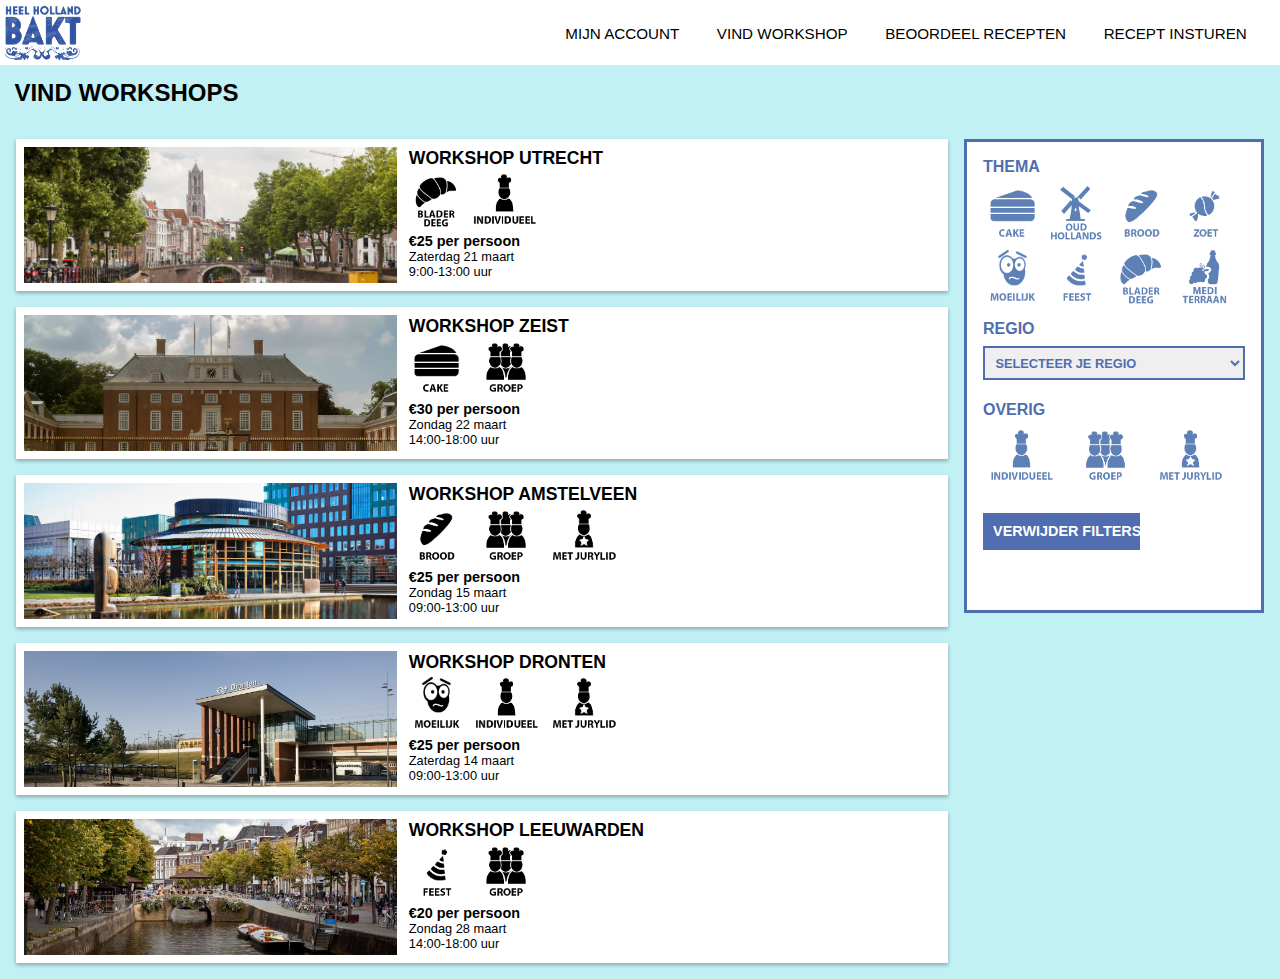
==== commit e5d7399c: "Add files via upload" ====
--- a/html/vindworkshops.html
+++ b/html/vindworkshops.html
@@ -12,7 +12,7 @@
     <header>
         <nav>
             <a href="index.html"><img src="../images/hbo%20logo.png" alt="Heel Holland Bakt Logo" id="logo"></a>
-            <div class="overlay">
+            <div class="overlay"></div>
                 <ul>
                     <li>
                         <a href="#">
@@ -31,7 +31,6 @@
                             <p>Recept insturen</p><img src="../images/Recepten%20insturen%20icon.png" alt="Recept insturen icon"></a>
                     </li>
                 </ul>
-            </div>
         </nav>
         <button><img src="../images/floating%20button.png" alt="Floating button"></button>
     </header>
--- a/css/stylesheet.css
+++ b/css/stylesheet.css
@@ -42,7 +42,7 @@
 
 .overlay {
     transition: all .5s ease;
-    position: absolute;
+    position: fixed;
     left: 0;
     top: 0;
     background-color: rgba(0, 0, 0, 0.8);
@@ -63,7 +63,7 @@
     position: fixed;
     bottom: -5em;
     right: 0;
-    z-index: +1;
+    z-index: 100;
     transition: all 0.5s ease;
 }
 
@@ -115,8 +115,7 @@
     overflow: hidden;
 }
 
-/* Het was niet gelukt om de rand onderaan de pagina weg te halen (dankzij de overlay), dus ik heb ervoor gezorgd dat je niet omlaag kan scrollen als het menu open is.
-Scrollbar verwijderen ziet er stom uit op pc, maar op de telefoon zie je het niet. */
+/* Scrollbar verwijderen ziet er stom uit op pc, maar op de telefoon zie je het niet. */
 
 body.menuOpen .overlay {
     visibility: visible;
@@ -416,7 +415,7 @@
 }
 
 #groep {
-    background-image: url("../images/unchecked-icons/groep.PNG");
+    background-image: url("../images/unchecked-icons/groep.png");
 }
 
 #jury {
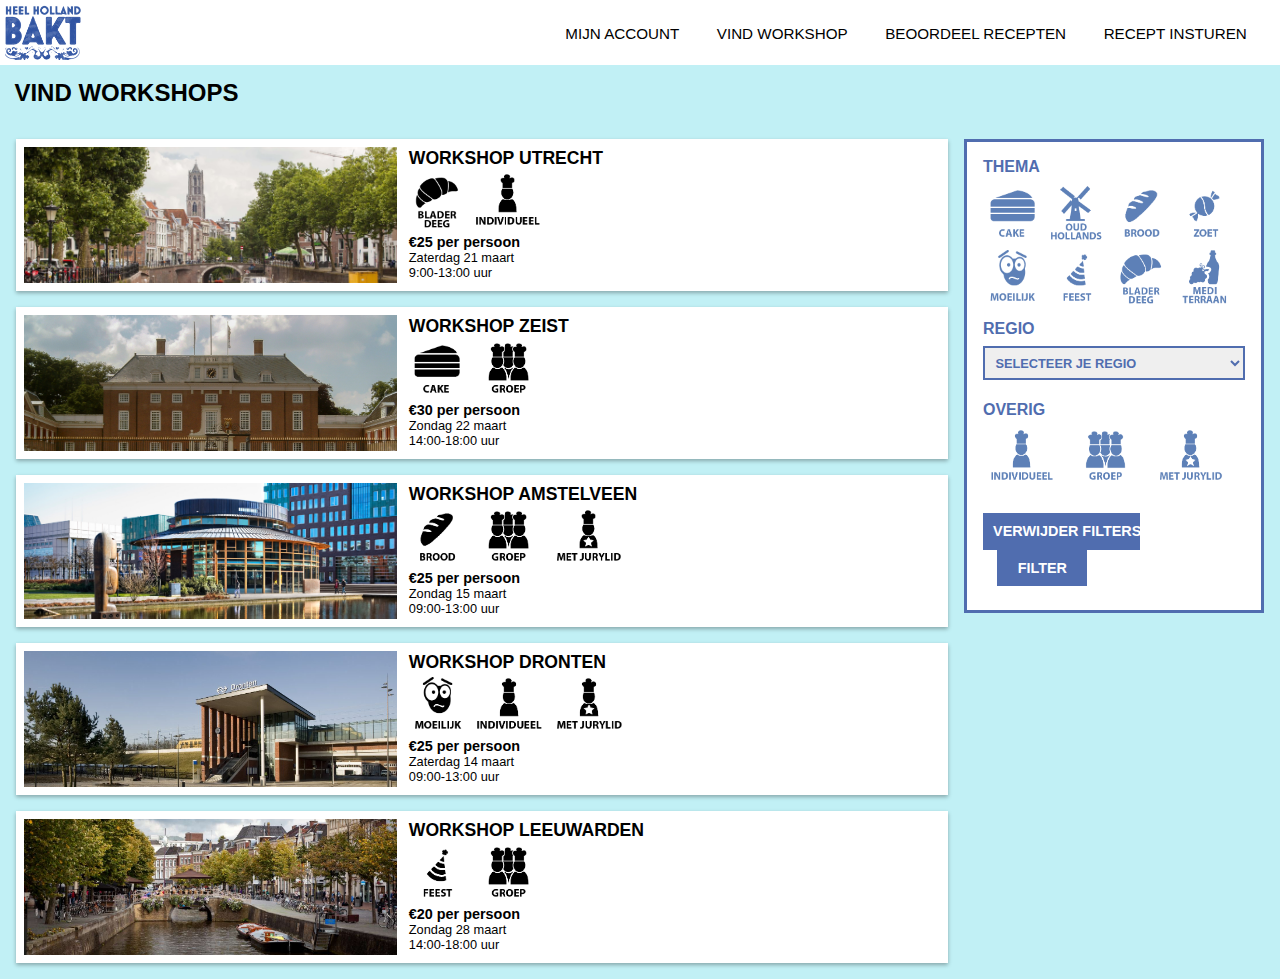
==== commit a200f5c8: "Add files via upload" ====
--- a/html/vindworkshops.html
+++ b/html/vindworkshops.html
@@ -87,7 +87,7 @@
                 </fieldset>
                 <fieldset>
                 <input type="reset" value="Verwijder filters">
-                <button>Sluit</button>
+                <button>Filter</button>
                 </fieldset>
             </form>
         </aside>
@@ -100,7 +100,7 @@
                     <img src="../images/icons/bladerdeeg.png">
                     <img src="../images/icons/individueel.png">
                     <h2>&euro;25 per persoon </h2>
-                    <p id="date">Zaterdag 21 maart
+                    <p>Zaterdag 21 maart
                     <br/>
                     9:00-13:00 uur</p>
                 </header>
@@ -114,7 +114,7 @@
                     <img src="../images/icons/cake.png">
                     <img src="../images/icons/groep.png">
                     <h2>&euro;30 per persoon </h2>
-                    <p id="date">Zondag 22 maart
+                    <p>Zondag 22 maart
                     <br/>
                     14:00-18:00 uur</p>
                 </header>
@@ -129,7 +129,7 @@
                     <img src="../images/icons/groep.png">
                     <img src="../images/icons/metjurylid.png">
                     <h2>&euro;25 per persoon </h2>
-                    <p id="date">Zondag 15 maart
+                    <p>Zondag 15 maart
                     <br/>
                     09:00-13:00 uur</p>
                 </header>
@@ -144,7 +144,7 @@
                     <img src="../images/icons/individueel.png">
                     <img src="../images/icons/metjurylid.png">
                     <h2>&euro;25 per persoon </h2>
-                    <p id="date">Zaterdag 14 maart
+                    <p>Zaterdag 14 maart
                     <br/>
                     09:00-13:00 uur</p>
                 </header>
@@ -158,7 +158,7 @@
                     <img src="../images/icons/feest.png">
                     <img src="../images/icons/GROEP.png">
                     <h2>&euro;20 per persoon </h2>
-                    <p id="date">Zondag 28 maart
+                    <p>Zondag 28 maart
                     <br/>
                     14:00-18:00 uur</p>
                 </header>
--- a/css/stylesheet.css
+++ b/css/stylesheet.css
@@ -3,859 +3,882 @@
 *****************************************************************/
 
 * {
-    box-sizing: border-box;
-    margin: 0;
-    padding: 0;
+	box-sizing: border-box;
+	margin: 0;
+	padding: 0;
 }
 
 html {
-    margin: 0;
+	margin: 0;
 }
 
 body {
-    margin: 0;
-    background-color: #C1F0F5;
+	margin: 0;
+	background-color: #C1F0F5;
 }
 
 a {
-    text-decoration: none;
-    color: black;
-}
-
+	text-decoration: none;
+	color: black;
+}
 
 
 /****************************************************************
 ***************************HOOFDMENU*****************************
 *****************************************************************/
 
-body > header {
-    background-color: white;
+body>header {
+	background-color: white;
 }
 
 header #logo {
-    width: 12%;
-    max-height: 55px;
-    max-width: 76.3px;
-    display: inline;
-    margin: 0.3em 0.3em 0.1em 0.3em;
+	width: 12%;
+	max-height: 55px;
+	max-width: 76.3px;
+	display: inline;
+	margin: 0.3em 0.3em 0.1em 0.3em;
 }
 
 .overlay {
-    transition: all .5s ease;
-    position: fixed;
-    left: 0;
-    top: 0;
-    background-color: rgba(0, 0, 0, 0.8);
-    width: 100%;
-    height: 100%;
-    z-index: 100;
-    opacity: 0;
-    visibility: hidden;
-}
+	transition: all .5s ease;
+	position: fixed;
+	left: 0;
+	top: 0;
+	background-color: rgba(0, 0, 0, 0.8);
+	width: 100%;
+	height: 100%;
+	z-index: 100;
+	opacity: 0;
+	visibility: hidden;
+}
+
 
 /* Overlay: Dit is de donkere overlay die ervoor zorgt dat de achtergrond donker wordt. */
 
-
 header nav ul {
-    opacity: 0;
-    text-align: right;
-    margin: 0 0.7em 0 0;
-    position: fixed;
-    bottom: -5em;
-    right: 0;
-    z-index: 100;
-    transition: all 0.5s ease;
+	opacity: 0;
+	text-align: right;
+	margin: 0 0.7em 0 0;
+	position: fixed;
+	bottom: -5em;
+	right: 0;
+	z-index: 100;
+	transition: all 0.5s ease;
 }
 
 header nav li {
-    list-style-type: none;
+	list-style-type: none;
 }
 
 header li a {
-    color: white;
-    text-transform: uppercase;
-    font-size: 1em;
-    font-family: "Myriad Pro", sans-serif;
-    margin-bottom: 0.4em;
-    text-decoration: none;
-    display: flex;
-    justify-content: flex-end;
+	color: white;
+	text-transform: uppercase;
+	font-size: 1em;
+	font-family: "Myriad Pro", sans-serif;
+	margin-bottom: 0.4em;
+	text-decoration: none;
+	display: flex;
+	justify-content: flex-end;
 }
 
 header li img {
-    width: 60px;
-    display: inline;
+	width: 60px;
+	display: inline;
 }
 
 header li p {
-    display: inline;
-    padding: 20px 0.5em 0 0.5em;
+	display: inline;
+	padding: 20px 0.5em 0 0.5em;
 }
 
 header button {
-    text-align: right;
-    position: fixed;
-    bottom: 0;
-    right: 0;
-    z-index: 101;
-    width: 80px;
-    height: 80px;
-    background: none;
-    border: none;
+	text-align: right;
+	position: fixed;
+	bottom: 0;
+	right: 0;
+	z-index: 101;
+	width: 80px;
+	height: 80px;
+	background: none;
+	border: none;
 }
 
 header button img {
-    transition: all .5s;
-    width: 80px;
-}
+	transition: all .5s;
+	width: 80px;
+}
+
 
 /******************MENU OPEN EN DICHT KLIKKEN*********************/
 
 body.menuOpen {
-    overflow: hidden;
-}
+	overflow: hidden;
+}
+
 
 /* Scrollbar verwijderen ziet er stom uit op pc, maar op de telefoon zie je het niet. */
 
 body.menuOpen .overlay {
-    visibility: visible;
-    opacity: 1;
+	visibility: visible;
+	opacity: 1;
 }
 
 body.menuOpen button img {
-    transform: rotate(45deg);
-}
+	transform: rotate(45deg);
+}
+
 
 /* floating button draait als het menu open gaat */
 
 body.menuOpen nav ul {
-    bottom: 5em;
-    opacity: 1;
-}
+	bottom: 5em;
+	opacity: 1;
+}
+
 
 /* nav ul = menu opties; verschuiven naar boven als het menu open gaat */
+
 
 /****************************************************************
 *****************MAIN SECTIONS OP DE HOOFDPAGINA*****************
 *****************************************************************/
 
 section {
-    position: relative;
-    margin: 1em 1em -0.1em 1em;
+	position: relative;
+	margin: 1em 1em -0.1em 1em;
 }
 
 section img {
-    object-fit: cover;
-    width: 100%;
-    height: 11em;
-    margin-bottom: -6px;
-}
-
+	object-fit: cover;
+	width: 100%;
+	height: 11em;
+	margin-bottom: -6px;
+}
 
 section header {
-    color: white;
-    font-family: "Myriad Pro", sans-serif;
-    text-transform: uppercase;
-    font-size: 1.1em;
-    font-weight: bold;
-    text-shadow: 0px 1px 6px black;
-    position: absolute;
-    top: 0;
-    left: 0;
-    margin: 1em;
+	color: white;
+	font-family: "Myriad Pro", sans-serif;
+	text-transform: uppercase;
+	font-size: 1.1em;
+	font-weight: bold;
+	text-shadow: 0px 1px 6px black;
+	position: absolute;
+	top: 0;
+	left: 0;
+	margin: 1em;
 }
 
 section header h1 {
-    margin: 0;
-    padding: 0;
+	margin: 0;
+	padding: 0;
 }
 
 section p {
-    margin-top: 1.5em;
-}
+	margin-top: 1.5em;
+}
+
 
 /****************************************************************
 ***************MAIN ARTICLES OP HET OVERZICHTSPAGINA*************
 *****************************************************************/
 
-main > h1 {
-    font-family: "Myriad Pro", sans-serif;
-    font-weight: bold;
-    text-transform: uppercase;
-    font-size: 1.5em;
-    margin: 0.6em 0 0 0.6em;
-    display: inline-block;
+main>h1 {
+	font-family: "Myriad Pro", sans-serif;
+	font-weight: bold;
+	text-transform: uppercase;
+	font-size: 1.5em;
+	margin: 0.6em 0 0 0.6em;
+	display: inline-block;
 }
 
 article {
-    background-color: white;
-    margin: 1em;
-    box-shadow: 0px 2px 4px rgba(0, 0, 0, 0.3);
-}
-
-main.searchArticles article > img, article > img {
-    margin: 0.5em;
-    object-fit: cover;
-    width: 40%;
-    height: 8.5em;
-    display: inline-block;
-    vertical-align: top;
-}
-
-article header, main.searchArticles article header {
-    display: inline-block;
-    font-family: "Myriad Pro", sans-serif;
-    font-weight: bold;
-}
-
-article header h1, main.searchArticles article header h1 {
-    margin: 0.5em 0 0.2em 0;
-    font-size: 1.1em;
-    text-transform: none;
-    text-transform: uppercase;
+	background-color: white;
+	margin: 1em;
+	box-shadow: 0px 2px 4px rgba(0, 0, 0, 0.3);
+}
+
+main.searchArticles article>img,
+article>img {
+	margin: 0.5em;
+	object-fit: cover;
+	width: 40%;
+	height: 8.5em;
+	display: inline-block;
+	vertical-align: top;
+}
+
+article header,
+main.searchArticles article header {
+	display: inline-block;
+	font-family: "Myriad Pro", sans-serif;
+	font-weight: bold;
+}
+
+main.searchArticles article header h1 {
+	transition: 1s;
+	margin: 0.5em 0 0.2em 0;
+	font-size: 0.9em;
+	text-transform: none;
+	text-transform: uppercase;
 }
 
 article header img {
-    object-fit: cover;
-    width: auto;
-    height: 3.5em;
+	transition: 1s;
+	object-fit: cover;
+	width: auto;
+	height: 2.9em;
 }
 
 article header h2 {
-    font-family: "Myriad Pro", sans-serif;
-    font-size: 0.9em;
+	font-family: "Myriad Pro", sans-serif;
+	font-size: 0.9em;
 }
 
 article header p:first-of-type {
-    margin: 0;
-    font-family: sans-serif;
-    font-weight: normal;
-    font-size: 0.8em;
-}
+	transition: 1s;
+	margin: 1em 0 0 0;
+	font-family: sans-serif;
+	font-weight: normal;
+	font-size: 0.8em;
+}
+
 
 /****************************************************************
 ***************ASIDE FILTER OP HET OVERZICHTSPAGINA**************
 *****************************************************************/
 
 main button:first-child {
-    transition: all 0.5s ease;
-    background-color: #506DAF;
-    color: white;
-    border: 3px solid #506DAF;
-    font-size: 1em;
-    font-family: "Myriad Pro", sans-serif;
-    font-weight: bold;
-    text-transform: uppercase;
-    padding: 0.4em 1.5em 0.2em 1.5em;
-    display: inline-block;
-    position: absolute;
-    right: 0;
-    margin: 0.7em 1em;
+	transition: all 0.5s ease;
+	background-color: #506DAF;
+	color: white;
+	border: 3px solid #506DAF;
+	font-size: 1em;
+	font-family: "Myriad Pro", sans-serif;
+	font-weight: bold;
+	text-transform: uppercase;
+	padding: 0.4em 1.5em 0.2em 1.5em;
+	display: inline-block;
+	position: absolute;
+	right: 0;
+	margin: 0.7em 1em;
 }
 
 main aside form {
-    visibility: hidden;
-    transition: all 0.5s ease;
-    opacity: 0;
-    position: absolute;
-    right: 0;
-    background-color: white;
-    padding: 1em;
-    border: 3px solid #506DAF;
-    margin: 1em 1em 0 0;
-    max-width: 300px;
+	visibility: hidden;
+	transition: all 0.5s ease;
+	opacity: 0;
+	position: absolute;
+	right: 0;
+	background-color: white;
+	padding: 1em;
+	border: 3px solid #506DAF;
+	margin: 1em 1em 0 0;
+	max-width: 300px;
 }
 
 fieldset {
-    color: #506DAF;
-    border: none;
-    font-size: 1em;
-    font-family: "Myriad Pro", sans-serif;
-    font-weight: bold;
-    text-transform: uppercase;
-    margin-bottom: 0.5em;
+	color: #506DAF;
+	border: none;
+	font-size: 1em;
+	font-family: "Myriad Pro", sans-serif;
+	font-weight: bold;
+	text-transform: uppercase;
+	margin-bottom: 0.5em;
 }
 
 legend {
-    margin-bottom: 0.5em;
-}
+	margin-bottom: 0.5em;
+}
+
 
 /****************FILTER OPEN EN DICHT KLIKKEN*********************/
 
 body.filterOpen main button {
-    background-color: white;
-    color: #506DAF;
-    border: 3px solid #506DAF;
+	background-color: white;
+	color: #506DAF;
+	border: 3px solid #506DAF;
 }
 
 body.filterOpen form {
-    visibility: visible;
-    opacity: 1;
-    top: auto;
-    right: 0;
-    margin; 1em 1em 0 0;
-}
+	visibility: visible;
+	opacity: 1;
+	top: auto;
+	right: 0;
+	margin;
+	1em 1em 0 0;
+}
+
 
 /************************FIELDSET THEMA***************************/
 
 input[type='radio'] {
-    display: none;
-}
-
-fieldset:first-child input[type='radio'] + label {
-    border: 2px solid white;
-    display: inline-block;
-    width: 60px;
-    height: 60px;
-    background-size: contain;
-}
-
-fieldset input[type='radio']:hover + label {
-    border: 2px solid #ff900b;
-    border-radius: 5px;
+	display: none;
+}
+
+fieldset:first-child input[type='radio']+label {
+	border: 2px solid white;
+	display: inline-block;
+	width: 60px;
+	height: 60px;
+	background-size: contain;
+}
+
+fieldset input[type='radio']:hover+label {
+	border: 2px solid #ff900b;
+	border-radius: 5px;
 }
 
 #cake {
-    background-image: url("../images/unchecked-icons/cake.png");
+	background-image: url("../images/unchecked-icons/cake.png");
 }
 
 #oudhollands {
-    background-image: url("../images/unchecked-icons/oudhollands.png");
+	background-image: url("../images/unchecked-icons/oudhollands.png");
 }
 
 #brood {
-    background-image: url("../images/unchecked-icons/brood.png");
+	background-image: url("../images/unchecked-icons/brood.png");
 }
 
 #zoet {
-    background-image: url("../images/unchecked-icons/zoet.png");
+	background-image: url("../images/unchecked-icons/zoet.png");
 }
 
 #moeilijk {
-    background-image: url("../images/unchecked-icons/moeilijk.png");
+	background-image: url("../images/unchecked-icons/moeilijk.png");
 }
 
 #feest {
-    background-image: url(../images/unchecked-icons/feest.png);
+	background-image: url(../images/unchecked-icons/feest.png);
 }
 
 #bladerdeeg {
-    background-image: url(../images/unchecked-icons/bladerdeeg.png);
+	background-image: url(../images/unchecked-icons/bladerdeeg.png);
 }
 
 #mediterraan {
-    background-image: url(../images/unchecked-icons/mediterraan.png);
-}
-
-input[type='radio']:checked + #cake {
-    background-image: url("../images/checked-icons/cake.png");
-}
-
-input[type='radio']:checked + #oudhollands {
-    background-image: url("../images/checked-icons/oudhollands.png");
-}
-
-input[type='radio']:checked + #brood {
-    background-image: url("../images/checked-icons/brood.png");
-}
-
-input[type='radio']:checked + #zoet {
-    background-image: url("../images/checked-icons/zoet.png");
-}
-
-input[type='radio']:checked + #moeilijk {
-    background-image: url("../images/checked-icons/moeilijk.png");
-}
-
-input[type='radio']:checked + #feest {
-    background-image: url("../images/checked-icons/feest.png");
-}
-
-input[type='radio']:checked + #bladerdeeg {
-    background-image: url("../images/checked-icons/bladerdeeg.png");
-}
-
-input[type='radio']:checked + #mediterraan {
-    background-image: url("../images/checked-icons/mediterraan.png");
-}
+	background-image: url(../images/unchecked-icons/mediterraan.png);
+}
+
+input[type='radio']:checked+#cake {
+	background-image: url("../images/checked-icons/cake.png");
+}
+
+input[type='radio']:checked+#oudhollands {
+	background-image: url("../images/checked-icons/oudhollands.png");
+}
+
+input[type='radio']:checked+#brood {
+	background-image: url("../images/checked-icons/brood.png");
+}
+
+input[type='radio']:checked+#zoet {
+	background-image: url("../images/checked-icons/zoet.png");
+}
+
+input[type='radio']:checked+#moeilijk {
+	background-image: url("../images/checked-icons/moeilijk.png");
+}
+
+input[type='radio']:checked+#feest {
+	background-image: url("../images/checked-icons/feest.png");
+}
+
+input[type='radio']:checked+#bladerdeeg {
+	background-image: url("../images/checked-icons/bladerdeeg.png");
+}
+
+input[type='radio']:checked+#mediterraan {
+	background-image: url("../images/checked-icons/mediterraan.png");
+}
+
 
 /************************FIELDSET REGIO***************************/
 
 select {
-    border: 2px solid #506DAF;
-    padding: 0.5em;
-    width: 100%;
-    font-size: 0.8em;
-    font-family: "Myriad Pro", sans-serif;
-    font-weight: bold;
-    text-transform: uppercase;
-    color: #506DAF;
-    margin-bottom: 1em;
+	border: 2px solid #506DAF;
+	padding: 0.5em;
+	width: 100%;
+	font-size: 0.8em;
+	font-family: "Myriad Pro", sans-serif;
+	font-weight: bold;
+	text-transform: uppercase;
+	color: #506DAF;
+	margin-bottom: 1em;
 }
 
 option {
-    font-size: 1em;
-    font-family: "Myriad Pro", sans-serif;
-    font-weight: bold;
-    text-transform: uppercase;
-}
+	font-size: 1em;
+	font-family: "Myriad Pro", sans-serif;
+	font-weight: bold;
+	text-transform: uppercase;
+}
+
 
 /***********************FIELDSET OVERIG***************************/
 
-input[type='radio'] + label {
-    border: 2px solid white;
-    display: inline-block;
-    width: 80px;
-    height: 60px;
-    background-size: contain;
+input[type='radio']+label {
+	border: 2px solid white;
+	display: inline-block;
+	width: 80px;
+	height: 60px;
+	background-size: contain;
 }
 
 #individueel {
-    background-image: url("../images/unchecked-icons/individueel.png");
+	background-image: url("../images/unchecked-icons/individueel.png");
 }
 
 #groep {
-    background-image: url("../images/unchecked-icons/groep.png");
+	background-image: url("../images/unchecked-icons/groep.png");
 }
 
 #jury {
-    background-image: url("../images/unchecked-icons/metjurylid.png");
-}
-
-input[type='radio']:checked + #individueel {
-    background-image: url("../images/checked-icons/individueel_1.png");
-}
-
-input[type='radio']:checked + #groep {
-    background-image: url("../images/checked-icons/groep.png");
-}
-
-input[type='radio']:checked + #jury {
-    background-image: url("../images/checked-icons/metjurylid_1.png");
+	background-image: url("../images/unchecked-icons/metjurylid.png");
+}
+
+input[type='radio']:checked+#individueel {
+	background-image: url("../images/checked-icons/individueel_1.png");
+}
+
+input[type='radio']:checked+#groep {
+	background-image: url("../images/checked-icons/groep.png");
+}
+
+input[type='radio']:checked+#jury {
+	background-image: url("../images/checked-icons/metjurylid_1.png");
 }
 
 
 /********************ASIDE FORMULIER KNOPPEN**********************/
 
 input[type='reset'] {
-    display: inline;
-    border: none;
-    width: 60%;
-    font-size: 0.9em;
-    font-family: "Myriad Pro", sans-serif;
-    font-weight: bold;
-    text-transform: uppercase;
-    color: white;
-    padding: 0.7em;
-    margin-top: 1em;
-    background-color: #506DAF;
+	display: inline;
+	border: none;
+	width: 60%;
+	font-size: 0.9em;
+	font-family: "Myriad Pro", sans-serif;
+	font-weight: bold;
+	text-transform: uppercase;
+	color: white;
+	padding: 0.7em;
+	margin-top: 1em;
+	background-color: #506DAF;
 }
 
 fieldset button {
-    background-color: #506DAF;
-    color: white;
-    border: 3px solid #506DAF;
-    font-size: 0.9em;
-    font-family: "Myriad Pro", sans-serif;
-    font-weight: bold;
-    text-transform: uppercase;
-    padding: 0.5em 1.5em 0.5em 1.5em;
-    display: inline-block;
-    margin-left: 1em;
-}
+	background-color: #506DAF;
+	color: white;
+	border: 3px solid #506DAF;
+	font-size: 0.9em;
+	font-family: "Myriad Pro", sans-serif;
+	font-weight: bold;
+	text-transform: uppercase;
+	padding: 0.5em 1.2em 0.5em 1.2em;
+	display: inline-block;
+	margin-left: 1em;
+}
+
 
 /****************************************************************
 *****************MAIN ARTICLES OP HET DETAILPAGINA***************
 *****************************************************************/
 
+article header h1 {
+	margin: 0.5em 0 0.2em 0;
+	font-size: 0.9em;
+	text-transform: none;
+	text-transform: uppercase;
+}
+
 article section h2 {
-    font-family: "Myriad Pro", sans-serif;
-    font-weight: bold;
-    text-transform: uppercase;
-    margin-bottom: 0.5em;
-    font-size: 1em;
-    text-transform: none;
-    text-transform: uppercase;
+	font-family: "Myriad Pro", sans-serif;
+	font-weight: bold;
+	text-transform: uppercase;
+	margin-bottom: 0.5em;
+	font-size: 0.9em;
+	text-transform: none;
+	text-transform: uppercase;
 }
 
 article header p {
-    margin-top: 2em;
-    font-family: sans-serif;
-    font-weight: normal;
-    font-size: 0.8em;
+	margin-top: 2em;
+	font-family: sans-serif;
+	font-weight: normal;
+	font-size: 0.8em;
 }
 
 article section p {
-    margin: 0;
-    font-family: sans-serif;
+	font-size: 0.9em;
+	margin: 0;
+	font-family: sans-serif;
 }
 
 article section:first-of-type p img {
-    width: auto;
-    height: 3.5em;
-    float: left;
-    display: block;
-    margin: 0 1em 1em 0;
+	width: auto;
+	height: 3.5em;
+	float: left;
+	display: block;
+	margin: 0 1em 1em 0;
 }
 
 article section:first-of-type p:first-of-type img {
-    margin: 0 1.4em 0 0.6em;
+	margin: 0 1.4em 0 0.6em;
 }
 
 article section:first-of-type p {
-    display: block;
-    font-family: sans-serif;
-    clear: both;
-    display: table;
-    margin-bottom: 0.5em;
-}
+	display: block;
+	font-family: sans-serif;
+	clear: both;
+	display: table;
+	margin-bottom: 0.5em;
+}
+
 
 /* Float:left (bij de icons) werkte alleen op deze manier door de p aan te passen aan de img door clear:both; en display: table; te gebruiken. Hierbij had ik gelijk het effect dat ik wilde.
 Oplossing kwam van: https://www.w3schools.com/howto/howto_css_clearfix.asp */
 
 article section:first-of-type p:last-of-type img {
-    margin-bottom: 5em;
-}
-
-article header a {
-    background-color: #506DAF;
-    color: white;
-    border: 3px solid #506DAF;
-    font-size: 0.9em;
-    font-family: "Myriad Pro", sans-serif;
-    font-weight: bold;
-    text-transform: uppercase;
-    padding: 0.5em 1.5em;
-    display: inline-block;
-    position: absolute;
-    right: 1em;
-    top: 7.5em; 
-    margin: 0em 1em;
-}
-
+	margin-bottom: 7em;
+}
 
 #timer {
-    background-color: white;
-    color: #506DAF;
-    border: 3px solid #506DAF;
-    font-size: 1em;
-    font-family: "Myriad Pro", sans-serif;
-    font-weight: bold;
-    text-transform: uppercase;
-    text-align: center;
-    padding: 1em 1.5em;
-    margin: 1em 0;
-}
+	background-color: white;
+	color: #506DAF;
+	border: 3px solid #506DAF;
+	font-size: 1em;
+	font-family: "Myriad Pro", sans-serif;
+	font-weight: bold;
+	text-transform: uppercase;
+	text-align: center;
+	padding: 1em 1.5em;
+	margin: 1em 0;
+}
+
 
 /* Hierbij een id gebruikt omdat de bron waar ik de javascript code voor deze timer had gebruikt ook een id gebruikte */
 
 main article section form {
-    padding: 0em 0em 1em 0em;
-    margin: 1em 1em 0 0;
+	padding: 0em 0em 1em 0em;
+	margin: 1em 1em 0 0;
 }
 
 main article section form label {
-    color: #506DAF;
-    margin-left: 1em;
+	color: #506DAF;
+	margin-left: 1em;
 }
 
 main article section form fieldset {
-    margin-bottom: 1em;
+	margin-bottom: 1em;
 }
 
 input[type="number"] {
-    width: 4em;
-    height: 2em;
-}
-
-input[type="number"] +label::after {
-   content: 'n.b. er zijn nog 10 tickets beschikbaar';
-    font-family: sans-serif;
-    text-transform: none;
-    font-weight: normal;
-    color: #FF900B;
-    font-size: 0.9em;
-    display: block; 
-    margin-left: 5.2em; 
+	width: 4em;
+	height: 2em;
+}
+
+input[type="number"]+label::after {
+	content: 'n.b. er zijn nog 10 tickets beschikbaar';
+	font-family: sans-serif;
+	text-transform: none;
+	font-weight: normal;
+	color: #FF900B;
+	font-size: 0.9em;
+	display: block;
+	margin-left: 5.2em;
 }
 
 input[type="checkbox"] {
-    width: 15px;
-    height: 15px;
-    float: left;
-}
-
-input[type="checkbox"] + label {
-    color: black;
-    text-transform: none;
-    font-family: sans-serif;
-    font-weight: normal;
-}
-
-input:disabled[type="checkbox"] + label {
-    color: darkgrey;
-}
-
-input:disabled[type="checkbox"] + label::after {
-    content: 'n.b. deze optie is niet meer beschikbaar';
-    color: #FF900B;
-    font-size: 0.9em;
-    display: block; 
-    margin-left: 5.2em;
-}
+	width: 15px;
+	height: 15px;
+	float: left;
+}
+
+input[type="checkbox"]+label {
+	color: black;
+	text-transform: none;
+	font-family: sans-serif;
+	font-weight: normal;
+}
+
+input:disabled[type="checkbox"]+label {
+	color: darkgrey;
+}
+
+input:disabled[type="checkbox"]+label::after {
+	content: 'n.b. deze optie is niet meer beschikbaar';
+	color: #FF900B;
+	font-size: 0.9em;
+	display: block;
+	margin-left: 5.2em;
+}
+
 
 /* Ik heb in de HTML hem zelf op 'disabled' gezet om het ::after pseudoelement te laten zien */
 
 main article section form button {
-    background-color: #FF900B;
-    color: white;
-    border: 3px solid #FF900B;
-    font-size: 1em;
-    font-family: "Myriad Pro", sans-serif;
-    font-weight: bold;
-    text-transform: uppercase;
-    padding: 1em 1.5em;
-    text-align: center;
-    display: block;
-    margin: 0 auto;
-}
+	background-color: #FF900B;
+	color: white;
+	border: 3px solid #FF900B;
+	font-size: 1em;
+	font-family: "Myriad Pro", sans-serif;
+	font-weight: bold;
+	text-transform: uppercase;
+	padding: 1em 1.5em;
+	text-align: center;
+	display: block;
+	margin: 0 auto;
+}
+
 
 /****************************************************************
 *************************RESPONSIVE 600px************************
 *****************************************************************/
 
 @media screen and (min-width: 600px) {
-
+	
     /*************************HOOFDMENU***************************/
-    
+	
     body.menuOpen {
-        overflow: auto;
-    }
-
-    .overlay {
-        background-color: rgba(0, 0, 0, 0);
-        opacity: 1;
-    }
-
-    header {
-        height: 65px;
-    }
-
-    header nav ul {
-        position: absolute;
-        top: 0;
-        opacity: 1;
-        visibility: visible;
-        flex-direction: row;
-        display: flex;
-        justify-content: flex-end;
-        height: 3em;
-    }
-
-    header nav li {
-        margin-right: 0.4em;
-    }
-
-    #logo {
-        float: left;
-    }
-
-    header li a {
-        color: black;
-        padding: 0.5em;
-        margin: 17px 0;
-    }
-
-    header li a:hover {
-        color: white;
-        background-color: #4369a4;
-    }
-    
-    header li:first-child a:hover {
-        background-color: #FF900B;
-    }
-
-    header li img {
-        display: none;
-    }
-
-    header li p {
-        text-align: center;
-        padding-top: 0;
-        font-size: 1.9vw;
-    }
-
-    header button img {
-        display: none;
-    }
-
-    /**************MAIN SECTIONS OP DE HOOFDPAGINA****************/
-    
+		overflow: auto;
+	}
+    
+	.overlay {
+		background-color: rgba(0, 0, 0, 0);
+		opacity: 1;
+	}
+    
+	header {
+		height: 65px;
+	}
+    
+	header nav ul {
+		position: absolute;
+		top: 0;
+		opacity: 1;
+		visibility: visible;
+		flex-direction: row;
+		display: flex;
+		justify-content: flex-end;
+		height: 3em;
+	}
+    
+	header nav li {
+		margin-right: 0.4em;
+	}
+    
+	#logo {
+		float: left;
+	}
+    
+	header li a {
+		color: black;
+		padding: 0.5em;
+		margin: 17px 0;
+	}
+    
+	header li a:hover {
+		color: white;
+		background-color: #4369a4;
+	}
+    
+	header li:first-child a:hover {
+		background-color: #FF900B;
+	}
+    
+	header li img {
+		display: none;
+	}
+    
+	header li p {
+		text-align: center;
+		padding-top: 0;
+		font-size: 1.9vw;
+	}
+    
+	header button img {
+		display: none;
+	}
+    
+	/**************MAIN SECTIONS OP DE HOOFDPAGINA****************/
+	
     section {
-        margin-bottom: -0.1em;
-    }
-
-    section:last-child {
-        margin-bottom: 1em;
-    }
-
-    section img {
-        height: 12em;
-    }
-
-    main a {
-        font-size: 1em;
-    }
-
-    /***********MAIN ARCTICLES OP HET OVERZICHTSPAGINA************/
-    
-    article img {
-        height: 10em;
-    }
-
+		margin-bottom: -0.1em;
+	}
+    
+	section:last-child {
+		margin-bottom: 1em;
+	}
+    
+	section img {
+		height: 12em;
+	}
+    
+	main a {
+		font-size: 1em;
+	}
+    
+	/***********MAIN ARCTICLES OP HET OVERZICHTSPAGINA************/
+	
+    main.searchArticles article header h1 {
+		transition: 1s;
+		font-size: 1.1em;
+	}
+    
+	article img {
+		height: 10em;
+	}
+	
+    article header p:first-of-type {
+		transition: 1s;
+		margin: 0;
+	}
+	
+    article header img {
+		transition: 1s;
+		width: auto;
+		height: 3.6em;
+	}
+	
     body.filterOpen form {
-        visibility: visible;
-        opacity: 1;
-        top: auto;
-        right: 0;
-        margin: 1em 1em 0 0;
-    }
-}
+		visibility: visible;
+		opacity: 1;
+		top: auto;
+		right: 0;
+		margin: 1em 1em 0 0;
+	}
+	
+    /***********MAIN ARCTICLES OP HET DETAILSPAGINA************/
+	
+    article header h1 {
+		font-size: 1.2em;
+	}
+	
+    article section:first-of-type p:last-of-type img {
+		margin-bottom: 3em;
+	}
+}
+
 
 /****************************************************************
 *************************RESPONSIVE 800px************************
 *****************************************************************/
 
 @media screen and (min-width: 800px) {
-    
+	
     /*************************HOOFDMENU***************************/
-    
+	
     header li p {
-        font-size: 15.2px;
-    }
-
+		font-size: 15.2px;
+	}
+	
     /**************MAIN SECTIONS OP DE HOOFDPAGINA****************/
-    
+	
     main.homeSections {
-        display: grid;
-        grid-template-columns: 1fr 1fr;
-        grid-gap: 1em;
-        margin: 1em;
-    }
-
-    section {
-        margin: 0 0 -0.1em 0;
-    }
-
-    section:last-child {
-        margin-bottom: 0;
-    }
-
-    section img {
-        height: 20em;
-        max-height: 100vh;
-    }
-
-    section header {
-        font-size: 1em;
-    }
-
+		display: grid;
+		grid-template-columns: 1fr 1fr;
+		grid-gap: 1em;
+		margin: 1em;
+	}
+    
+	section {
+		margin: 0 0 -0.1em 0;
+	}
+    
+	section:last-child {
+		margin-bottom: 0;
+	}
+    
+	section img {
+		height: 20em;
+		max-height: 100vh;
+	}
+    
+	section header {
+		font-size: 1em;
+	}
+	
     /***********MAIN ARCTICLES OP HET OVERZICHTSPAGINA************/
-    
+	
     main.searchArticles {
-        display: grid;
-        grid-template-areas:
-            "header header"
-            "content side";
-        grid-template-columns: 1fr 300px;
-        grid-gap: 1em;
-        
-    }
-    
-    main.searchArticles h1 {
-        grid-area: header;
-    }
-    
-    main.searchArticles a {
-        grid-area: content;
-    }
-    
-    main.searchArticles article > img {
-        padding: 0em;
-    }
-    
-    /* Ook een class moeten geven zodat de main niet aangetast wordt op de andere pagina's */
-    
-    /* Ik heb een div om de articles moeten zetten om dit goed te laten werken want anders overlapten de articles elkaar */
-
-    
-    /***************FILTER OP HET OVERZICHTSPAGINA****************/
-    
-    main.searchArticles aside {
-        grid-area: side; 
-    }
-    
-    main.searchArticles button:first-child {
-        visibility: hidden;
-    }
-    
-    main.searchArticles aside form {
-        visibility: visible;
-        opacity: 1;
-    }
-    
-    main.searchArticles aside form fieldset button {
-        visibility: hidden;
-    }
-    
-    /***************MAIN ARTICLE OP HET DETAILPAGINA****************/
-    
-    article > img {
-        object-fit: cover;
-        width: 100%;
-        padding-right: 1em;
-        height: 20em;
-        object-position: top;
-        object-position: 0px 30%;
-    }
-    
-    main > article header {
-        width: 96%;
-        padding: 1em;
-        position: absolute;
-        top: 11em;
-        color: white;
-        font-family: "Myriad Pro", sans-serif;
-        text-transform: uppercase;
-        font-size: 1.1em;
-    }
-    
-    main > article header h1 {
-        text-shadow: 0px 1px 6px black;
-        font-size: 2em;
-    }
-    
-    main > article header h2 {
-        text-shadow: 0px 1px 6px black;
-        font-size: 1.5em;
-    }
-    
-    main > article header a {
-        background-color: #FF900B;
-        border: 3px solid #FF900B;
-        position: absolute;
-        box-shadow: 0px 1px 6px black;
-        margin: 0;
-        right: 1em;
-        top: 10.5em;
-    }
-    
-    main > article section {
-        margin: 1em;
-    }
-    
-    main > article section:first-of-type p:last-of-type img {
-        margin-bottom: 0em;
-}
-
+		display: grid;
+		grid-template-areas: "header header" "content side";
+		grid-template-columns: 1fr 300px;
+		grid-gap: 1em;
+	}
+    
+	main.searchArticles h1 {
+		grid-area: header;
+	}
+    
+	main.searchArticles a {
+		grid-area: content;
+	}
+    
+	main.searchArticles article>img {
+		padding: 0em;
+	}
+    
+	/* Ook een class moeten geven zodat de main niet aangetast wordt op de andere pagina's */
+    
+	/* Ik heb een div om de articles moeten zetten om dit goed te laten werken want anders overlapten de articles elkaar */
+    
+	/***************FILTER OP HET OVERZICHTSPAGINA****************/
+    
+	main.searchArticles aside {
+		grid-area: side;
+	}
+    
+	main.searchArticles button:first-child {
+		visibility: hidden;
+	}
+    
+	main.searchArticles aside form {
+		visibility: visible;
+		opacity: 1;
+	}
+    
+	/***************MAIN ARTICLE OP HET DETAILPAGINA****************/
+	
+    article>img {
+		object-fit: cover;
+		width: 100%;
+		padding-right: 1em;
+		height: 20em;
+		object-position: top;
+		object-position: 0px 30%;
+	}
+    
+	main>article header {
+		width: 96%;
+		padding: 1em;
+		position: absolute;
+		top: 11em;
+		color: white;
+		font-family: "Myriad Pro", sans-serif;
+		text-transform: uppercase;
+		font-size: 1.1em;
+	}
+    
+	main>article header h1 {
+		text-shadow: 0px 1px 6px black;
+		font-size: 2em;
+	}
+    
+	main>article header h2 {
+		text-shadow: 0px 1px 6px black;
+		font-size: 1.5em;
+	}
+    
+	main>article header p:first-of-type {
+		transition: 0s;
+	}
+    
+	main>article section {
+		margin: 1em;
+	}
+    
+	main>article section:first-of-type p:last-of-type img {
+		margin-bottom: 0em;
+	}
 }